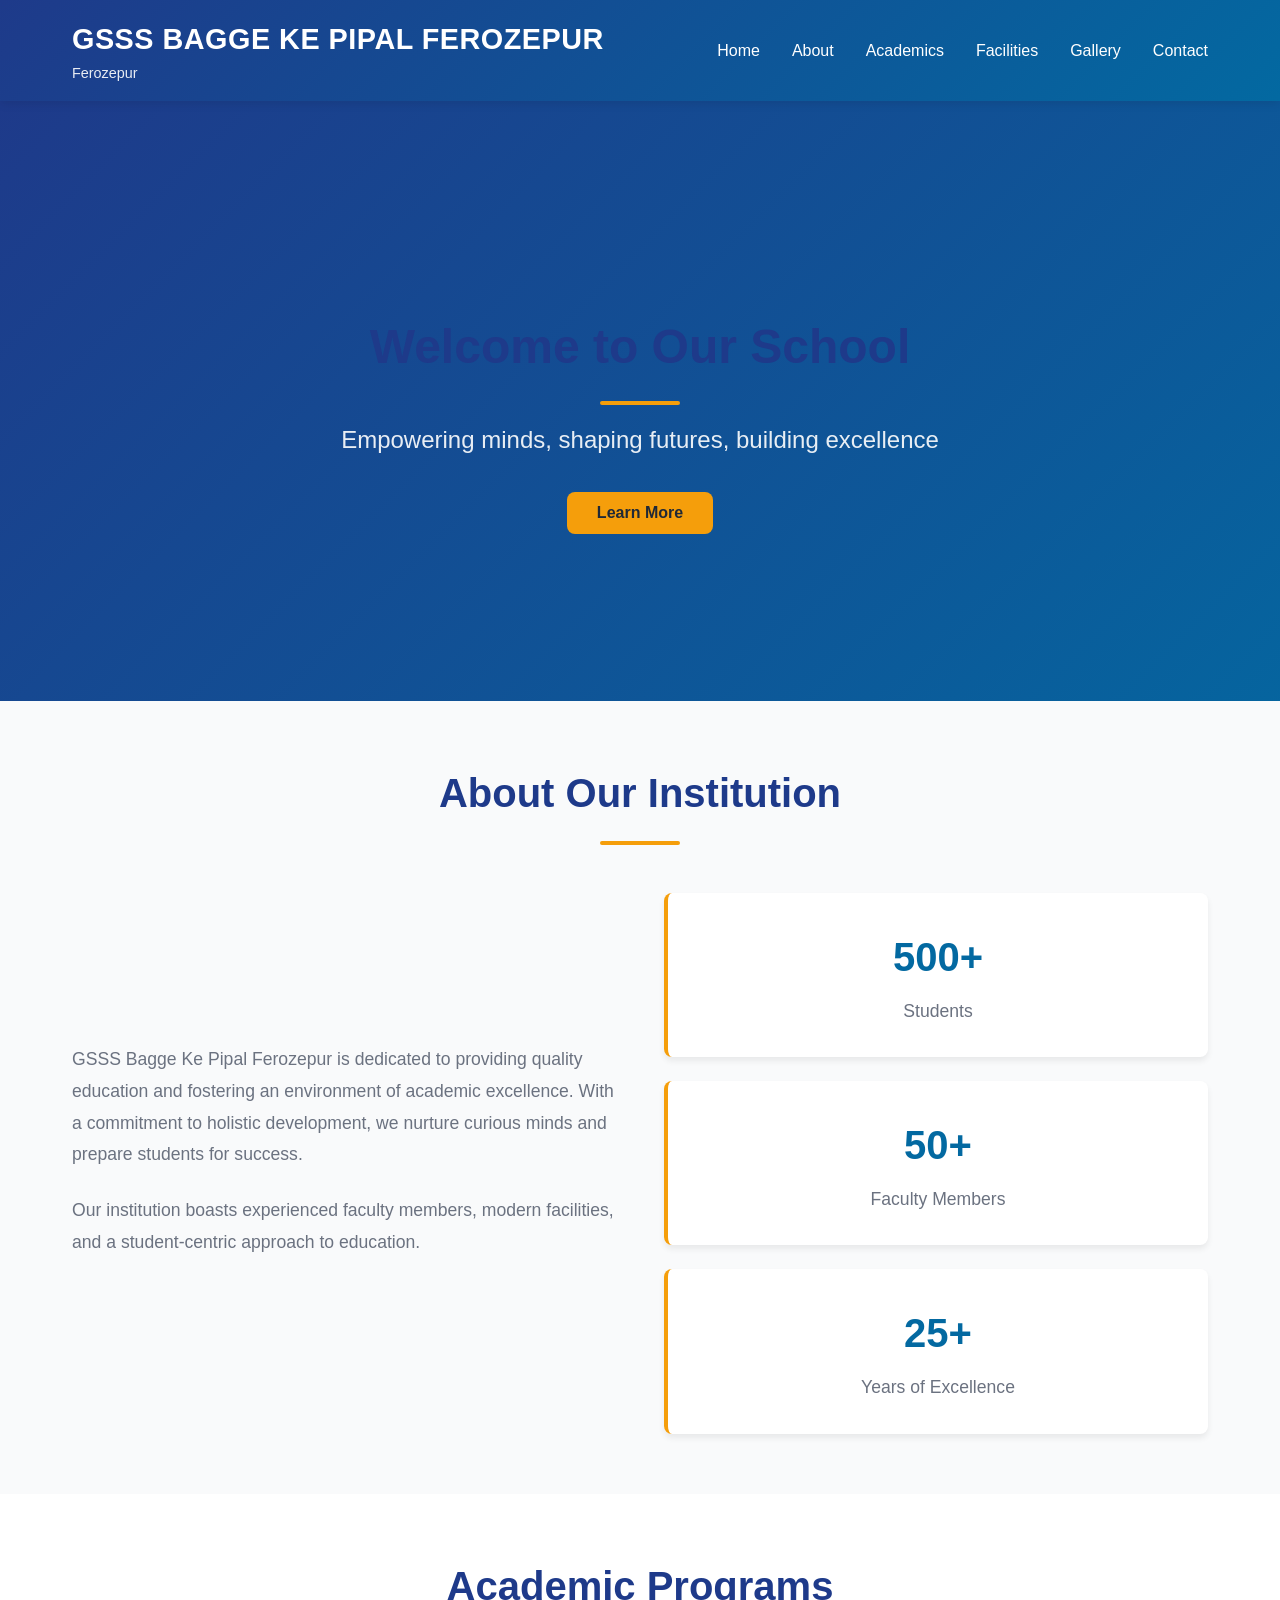
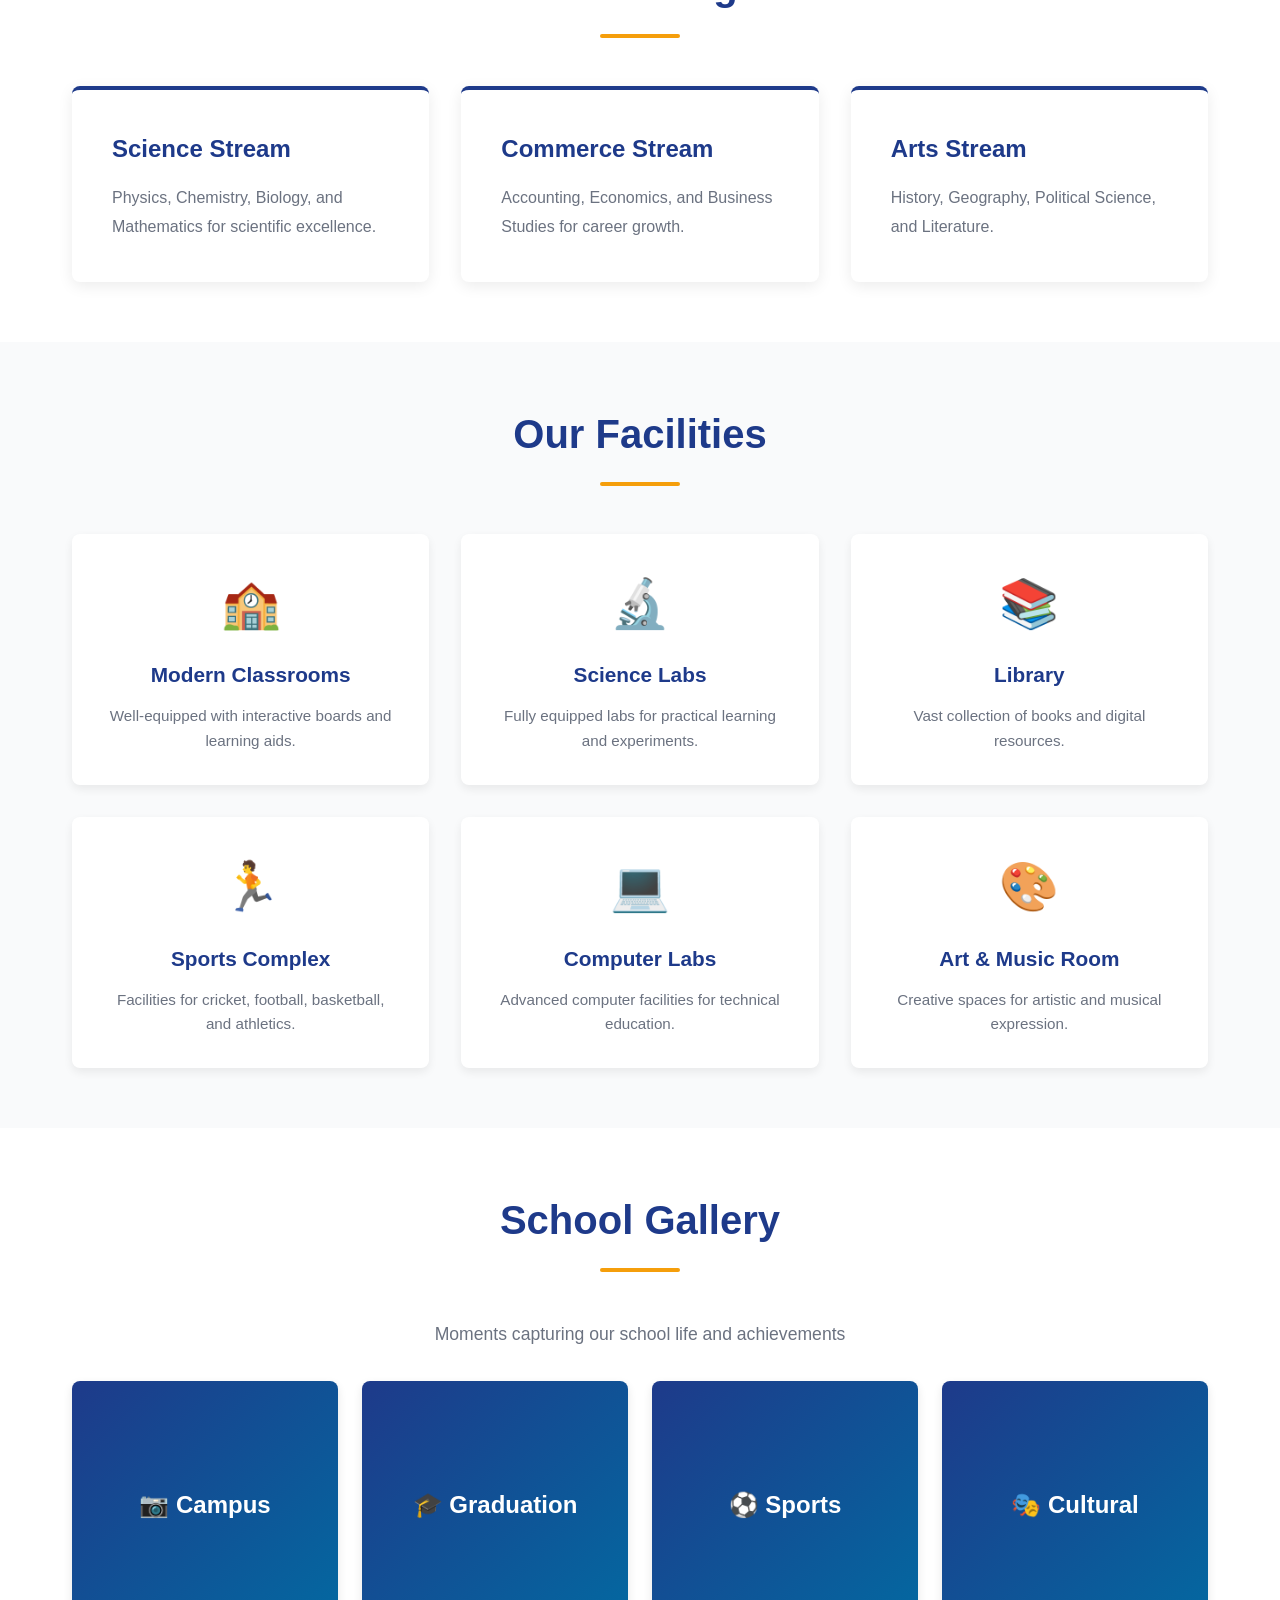
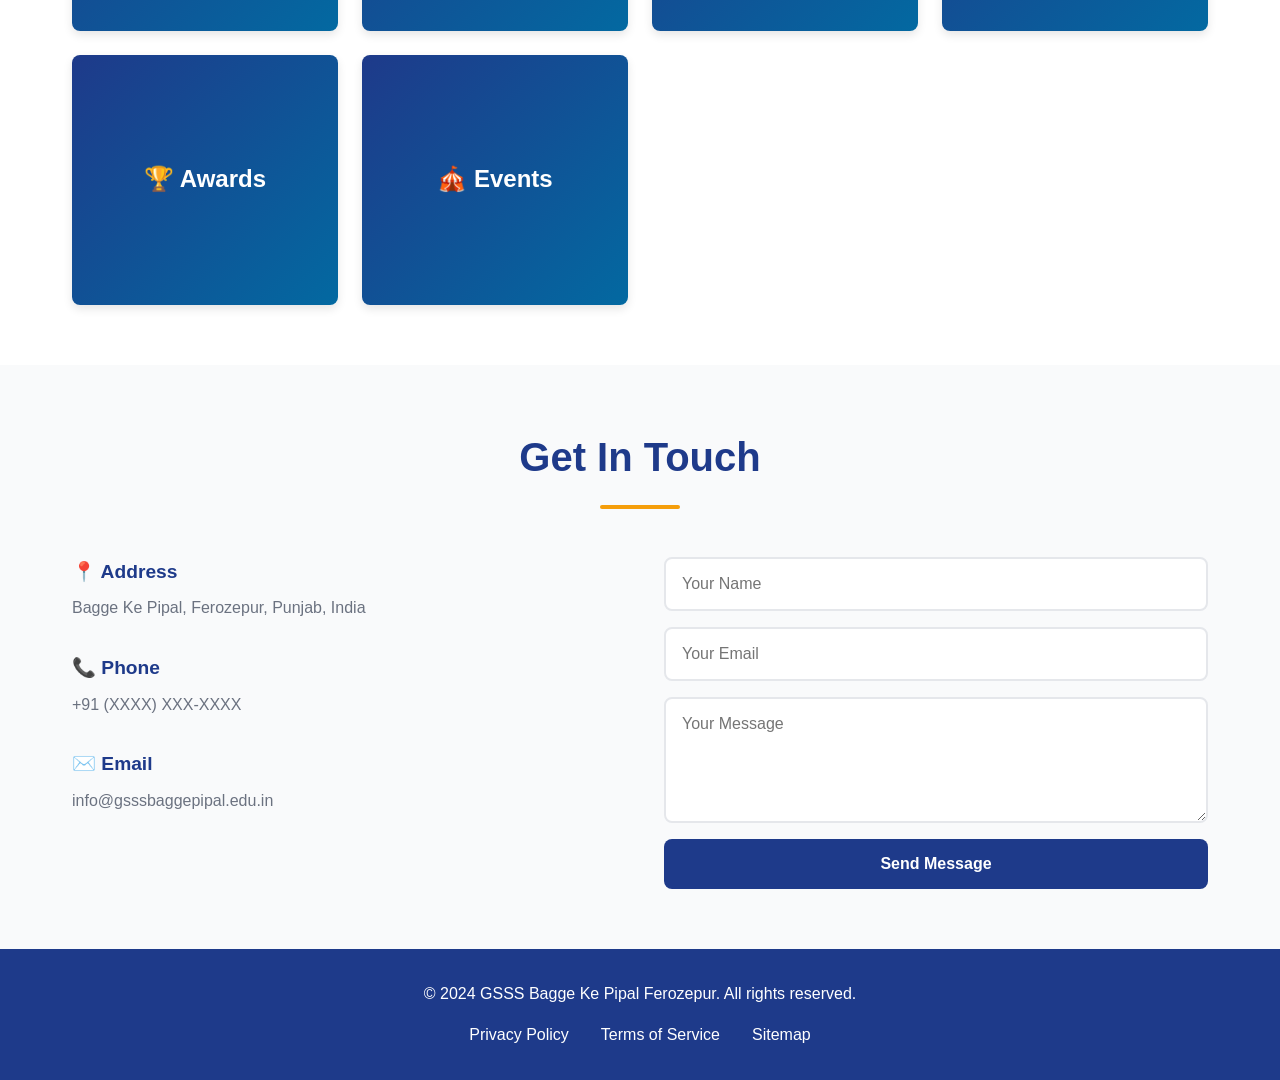
==== index.html @ 7f7e2f89 "Update header title in index.html" ====
<!DOCTYPE html>
<html lang="en">
<head>
    <meta charset="UTF-8">
    <meta name="viewport" content="width=device-width, initial-scale=1.0">
    <meta name="description" content="GSSS Bagge Ke Pipal Ferozepur - A premier educational institution dedicated to excellence.">
    <title>GSSS Bagge Ke Pipal Ferozepur</title>
    <link rel="stylesheet" href="css/style.css">
</head>
<body>
    <!-- Navigation Header -->
    <header class="header">
        <nav class="navbar">
            <div class="logo">
                <h1>GSSS BAGGE KE PIPAL FEROZEPUR  </h1>
                <p class="subtitle">Ferozepur</p>
            </div>
            
            <!-- Mobile Menu Toggle Button -->
            <button class="mobile-menu-toggle" id="mobileMenuToggle" aria-label="Toggle menu">
                <span></span>
                <span></span>
                <span></span>
            </button>
            
            <!-- Navigation Links -->
            <nav class="nav-links" id="navLinks">
                <a href="#home" class="nav-link">Home</a>
                <a href="#about" class="nav-link">About</a>
                <a href="#academics" class="nav-link">Academics</a>
                <a href="#facilities" class="nav-link">Facilities</a>
                <a href="#gallery" class="nav-link">Gallery</a>
                <a href="#contact" class="nav-link">Contact</a>
            </nav>
        </nav>
    </header>

    <!-- Hero Section -->
    <section id="home" class="hero">
        <div class="hero-content">
            <h2>Welcome to Our School</h2>
            <p>Empowering minds, shaping futures, building excellence</p>
            <button class="cta-button">Learn More</button>
        </div>
    </section>

    <!-- About Section -->
    <section id="about" class="about">
        <div class="container">
            <h2>About Our Institution</h2>
            <div class="about-content">
                <div class="about-text">
                    <p>GSSS Bagge Ke Pipal Ferozepur is dedicated to providing quality education and fostering an environment of academic excellence. With a commitment to holistic development, we nurture curious minds and prepare students for success.</p>
                    <p>Our institution boasts experienced faculty members, modern facilities, and a student-centric approach to education.</p>
                </div>
                <div class="about-stats">
                    <div class="stat-box">
                        <h3>500+</h3>
                        <p>Students</p>
                    </div>
                    <div class="stat-box">
                        <h3>50+</h3>
                        <p>Faculty Members</p>
                    </div>
                    <div class="stat-box">
                        <h3>25+</h3>
                        <p>Years of Excellence</p>
                    </div>
                </div>
            </div>
        </div>
    </section>

    <!-- Academics Section -->
    <section id="academics" class="academics">
        <div class="container">
            <h2>Academic Programs</h2>
            <div class="programs-grid">
                <div class="program-card">
                    <h3>Science Stream</h3>
                    <p>Physics, Chemistry, Biology, and Mathematics for scientific excellence.</p>
                </div>
                <div class="program-card">
                    <h3>Commerce Stream</h3>
                    <p>Accounting, Economics, and Business Studies for career growth.</p>
                </div>
                <div class="program-card">
                    <h3>Arts Stream</h3>
                    <p>History, Geography, Political Science, and Literature.</p>
                </div>
            </div>
        </div>
    </section>

    <!-- Facilities Section -->
    <section id="facilities" class="facilities">
        <div class="container">
            <h2>Our Facilities</h2>
            <div class="facilities-grid">
                <div class="facility-item">
                    <div class="facility-icon">🏫</div>
                    <h3>Modern Classrooms</h3>
                    <p>Well-equipped with interactive boards and learning aids.</p>
                </div>
                <div class="facility-item">
                    <div class="facility-icon">🔬</div>
                    <h3>Science Labs</h3>
                    <p>Fully equipped labs for practical learning and experiments.</p>
                </div>
                <div class="facility-item">
                    <div class="facility-icon">📚</div>
                    <h3>Library</h3>
                    <p>Vast collection of books and digital resources.</p>
                </div>
                <div class="facility-item">
                    <div class="facility-icon">🏃</div>
                    <h3>Sports Complex</h3>
                    <p>Facilities for cricket, football, basketball, and athletics.</p>
                </div>
                <div class="facility-item">
                    <div class="facility-icon">💻</div>
                    <h3>Computer Labs</h3>
                    <p>Advanced computer facilities for technical education.</p>
                </div>
                <div class="facility-item">
                    <div class="facility-icon">🎨</div>
                    <h3>Art & Music Room</h3>
                    <p>Creative spaces for artistic and musical expression.</p>
                </div>
            </div>
        </div>
    </section>

    <!-- Gallery Section -->
    <section id="gallery" class="gallery">
        <div class="container">
            <h2>School Gallery</h2>
            <p class="gallery-description">Moments capturing our school life and achievements</p>
            <div class="gallery-grid">
                <div class="gallery-item">
                    <div class="placeholder-image">📷 Campus</div>
                </div>
                <div class="gallery-item">
                    <div class="placeholder-image">🎓 Graduation</div>
                </div>
                <div class="gallery-item">
                    <div class="placeholder-image">⚽ Sports</div>
                </div>
                <div class="gallery-item">
                    <div class="placeholder-image">🎭 Cultural</div>
                </div>
                <div class="gallery-item">
                    <div class="placeholder-image">🏆 Awards</div>
                </div>
                <div class="gallery-item">
                    <div class="placeholder-image">🎪 Events</div>
                </div>
            </div>
        </div>
    </section>

    <!-- Contact Section -->
    <section id="contact" class="contact">
        <div class="container">
            <h2>Get In Touch</h2>
            <div class="contact-content">
                <div class="contact-info">
                    <div class="contact-item">
                        <h3>📍 Address</h3>
                        <p>Bagge Ke Pipal, Ferozepur, Punjab, India</p>
                    </div>
                    <div class="contact-item">
                        <h3>📞 Phone</h3>
                        <p>+91 (XXXX) XXX-XXXX</p>
                    </div>
                    <div class="contact-item">
                        <h3>✉️ Email</h3>
                        <p>info@gsssbaggepipal.edu.in</p>
                    </div>
                </div>
                <form class="contact-form" id="contactForm">
                    <input type="text" placeholder="Your Name" required>
                    <input type="email" placeholder="Your Email" required>
                    <textarea placeholder="Your Message" rows="5" required></textarea>
                    <button type="submit" class="submit-button">Send Message</button>
                </form>
            </div>
        </div>
    </section>

    <!-- Footer -->
    <footer class="footer">
        <div class="footer-content">
            <p>&copy; 2024 GSSS Bagge Ke Pipal Ferozepur. All rights reserved.</p>
            <div class="footer-links">
                <a href="#">Privacy Policy</a>
                <a href="#">Terms of Service</a>
                <a href="#">Sitemap</a>
            </div>
        </div>
    </footer>

    <!-- JavaScript File -->
    <script src="js/script.js" defer></script>
</body>
</html>
---- css/style.css ----
/* ===========================
   Global Styles & Variables
   =========================== */
:root {
    --primary-color: #1e3a8a;
    --secondary-color: #0369a1;
    --accent-color: #f59e0b;
    --text-dark: #1f2937;
    --text-light: #6b7280;
    --background-light: #f9fafb;
    --background-white: #ffffff;
    --border-radius: 8px;
    --transition: all 0.3s ease;
}

* {
    margin: 0;
    padding: 0;
    box-sizing: border-box;
}

html {
    scroll-behavior: smooth;
}

body {
    font-family: 'Segoe UI', Tahoma, Geneva, Verdana, sans-serif;
    line-height: 1.6;
    color: var(--text-dark);
    background-color: var(--background-white);
}

/* ===========================
   Header & Navigation
   =========================== */
.header {
    background: linear-gradient(135deg, var(--primary-color) 0%, var(--secondary-color) 100%);
    color: white;
    padding: 0;
    position: sticky;
    top: 0;
    z-index: 1000;
    box-shadow: 0 2px 10px rgba(0, 0, 0, 0.1);
}

.navbar {
    display: flex;
    justify-content: space-between;
    align-items: center;
    padding: 1rem 2rem;
    max-width: 1200px;
    margin: 0 auto;
    width: 100%;
}

.logo h1 {
    font-size: 1.8rem;
    font-weight: 700;
    letter-spacing: 0.5px;
}

.logo .subtitle {
    font-size: 0.9rem;
    opacity: 0.9;
    font-weight: 300;
}

.nav-links {
    display: flex;
    gap: 2rem;
    list-style: none;
}

.nav-link {
    color: white;
    text-decoration: none;
    font-weight: 500;
    transition: var(--transition);
    position: relative;
}

.nav-link:hover {
    color: var(--accent-color);
}

.nav-link::after {
    content: '';
    position: absolute;
    bottom: -5px;
    left: 0;
    width: 0;
    height: 2px;
    background-color: var(--accent-color);
    transition: var(--transition);
}

.nav-link:hover::after {
    width: 100%;
}

/* Mobile Menu Toggle */
.mobile-menu-toggle {
    display: none;
    flex-direction: column;
    background: none;
    border: none;
    cursor: pointer;
    gap: 5px;
}

.mobile-menu-toggle span {
    width: 25px;
    height: 3px;
    background-color: white;
    border-radius: 2px;
    transition: var(--transition);
}

.mobile-menu-toggle.active span:nth-child(1) {
    transform: rotate(45deg) translate(8px, 8px);
}

.mobile-menu-toggle.active span:nth-child(2) {
    opacity: 0;
}

.mobile-menu-toggle.active span:nth-child(3) {
    transform: rotate(-45deg) translate(7px, -6px);
}

/* ===========================
   Hero Section
   =========================== */
.hero {
    background: linear-gradient(135deg, rgba(30, 58, 138, 0.9) 0%, rgba(3, 105, 161, 0.9) 100%),
                url('data:image/svg+xml,<svg xmlns="http://www.w3.org/2000/svg" viewBox="0 0 1200 600"><rect fill="%231e3a8a" width="1200" height="600"/></svg>');
    background-size: cover;
    background-position: center;
    color: white;
    padding: 120px 2rem 80px;
    text-align: center;
    min-height: 600px;
    display: flex;
    align-items: center;
    justify-content: center;
}

.hero-content h2 {
    font-size: 3rem;
    margin-bottom: 1rem;
    animation: slideInDown 0.8s ease;
}

.hero-content p {
    font-size: 1.5rem;
    margin-bottom: 2rem;
    opacity: 0.9;
    animation: slideInUp 0.8s ease 0.2s backwards;
}

.cta-button {
    background-color: var(--accent-color);
    color: var(--text-dark);
    padding: 12px 30px;
    font-size: 1rem;
    font-weight: 600;
    border: none;
    border-radius: var(--border-radius);
    cursor: pointer;
    transition: var(--transition);
    animation: slideInUp 0.8s ease 0.4s backwards;
}

.cta-button:hover {
    background-color: #f97316;
    transform: translateY(-3px);
    box-shadow: 0 10px 20px rgba(245, 158, 11, 0.3);
}

@keyframes slideInDown {
    from {
        opacity: 0;
        transform: translateY(-30px);
    }
    to {
        opacity: 1;
        transform: translateY(0);
    }
}

@keyframes slideInUp {
    from {
        opacity: 0;
        transform: translateY(30px);
    }
    to {
        opacity: 1;
        transform: translateY(0);
    }
}

/* ===========================
   Container & Common Styles
   =========================== */
.container {
    max-width: 1200px;
    margin: 0 auto;
    padding: 0 2rem;
}

section {
    padding: 60px 0;
}

section h2 {
    font-size: 2.5rem;
    text-align: center;
    margin-bottom: 3rem;
    color: var(--primary-color);
    position: relative;
}

section h2::after {
    content: '';
    display: block;
    width: 80px;
    height: 4px;
    background-color: var(--accent-color);
    margin: 1rem auto 0;
    border-radius: 2px;
}

/* ===========================
   About Section
   =========================== */
.about {
    background-color: var(--background-light);
}

.about-content {
    display: grid;
    grid-template-columns: 1fr 1fr;
    gap: 3rem;
    align-items: center;
}

.about-text p {
    margin-bottom: 1.5rem;
    color: var(--text-light);
    font-size: 1.1rem;
    line-height: 1.8;
}

.about-stats {
    display: flex;
    flex-direction: column;
    gap: 1.5rem;
}

.stat-box {
    background: white;
    padding: 2rem;
    border-radius: var(--border-radius);
    text-align: center;
    box-shadow: 0 4px 6px rgba(0, 0, 0, 0.07);
    transition: var(--transition);
    border-left: 4px solid var(--accent-color);
}

.stat-box:hover {
    transform: translateY(-5px);
    box-shadow: 0 12px 20px rgba(0, 0, 0, 0.1);
}

.stat-box h3 {
    font-size: 2.5rem;
    color: var(--secondary-color);
    margin-bottom: 0.5rem;
}

.stat-box p {
    color: var(--text-light);
    font-size: 1.1rem;
}

/* ===========================
   Academics Section
   =========================== */
.academics {
    background: white;
}

.programs-grid {
    display: grid;
    grid-template-columns: repeat(auto-fit, minmax(300px, 1fr));
    gap: 2rem;
}

.program-card {
    background: white;
    padding: 2.5rem;
    border-radius: var(--border-radius);
    box-shadow: 0 4px 15px rgba(0, 0, 0, 0.08);
    transition: var(--transition);
    border-top: 4px solid var(--primary-color);
}

.program-card:hover {
    transform: translateY(-8px);
    box-shadow: 0 15px 30px rgba(0, 0, 0, 0.15);
    border-top-color: var(--accent-color);
}

.program-card h3 {
    font-size: 1.5rem;
    margin-bottom: 1rem;
    color: var(--primary-color);
}

.program-card p {
    color: var(--text-light);
    line-height: 1.8;
}

/* ===========================
   Facilities Section
   =========================== */
.facilities {
    background-color: var(--background-light);
}

.facilities-grid {
    display: grid;
    grid-template-columns: repeat(auto-fit, minmax(280px, 1fr));
    gap: 2rem;
}

.facility-item {
    background: white;
    padding: 2rem;
    border-radius: var(--border-radius);
    text-align: center;
    box-shadow: 0 4px 10px rgba(0, 0, 0, 0.07);
    transition: var(--transition);
}

.facility-item:hover {
    transform: translateY(-10px);
    box-shadow: 0 15px 30px rgba(0, 0, 0, 0.12);
}

.facility-icon {
    font-size: 3rem;
    margin-bottom: 1rem;
}

.facility-item h3 {
    font-size: 1.3rem;
    margin-bottom: 0.8rem;
    color: var(--primary-color);
}

.facility-item p {
    color: var(--text-light);
    font-size: 0.95rem;
}

/* ===========================
   Gallery Section
   =========================== */
.gallery {
    background: white;
}

.gallery-description {
    text-align: center;
    color: var(--text-light);
    margin-bottom: 2rem;
    font-size: 1.1rem;
}

.gallery-grid {
    display: grid;
    grid-template-columns: repeat(auto-fit, minmax(250px, 1fr));
    gap: 1.5rem;
}

.gallery-item {
    border-radius: var(--border-radius);
    overflow: hidden;
    box-shadow: 0 4px 10px rgba(0, 0, 0, 0.1);
    transition: var(--transition);
    cursor: pointer;
    height: 250px;
}

.gallery-item:hover {
    transform: scale(1.05);
    box-shadow: 0 15px 30px rgba(0, 0, 0, 0.2);
}

.placeholder-image {
    width: 100%;
    height: 100%;
    background: linear-gradient(135deg, var(--primary-color) 0%, var(--secondary-color) 100%);
    display: flex;
    align-items: center;
    justify-content: center;
    color: white;
    font-size: 1.5rem;
    font-weight: 600;
}

/* ===========================
   Contact Section
   =========================== */
.contact {
    background-color: var(--background-light);
}

.contact-content {
    display: grid;
    grid-template-columns: 1fr 1fr;
    gap: 3rem;
    align-items: start;
}

.contact-info {
    display: flex;
    flex-direction: column;
    gap: 2rem;
}

.contact-item h3 {
    font-size: 1.2rem;
    margin-bottom: 0.5rem;
    color: var(--primary-color);
}

.contact-item p {
    color: var(--text-light);
    font-size: 1rem;
}

.contact-form {
    display: flex;
    flex-direction: column;
    gap: 1rem;
}

.contact-form input,
.contact-form textarea {
    padding: 1rem;
    border: 2px solid #e5e7eb;
    border-radius: var(--border-radius);
    font-family: inherit;
    font-size: 1rem;
    transition: var(--transition);
}

.contact-form input:focus,
.contact-form textarea:focus {
    outline: none;
    border-color: var(--secondary-color);
    box-shadow: 0 0 0 3px rgba(3, 105, 161, 0.1);
}

.submit-button {
    background-color: var(--primary-color);
    color: white;
    padding: 1rem;
    border: none;
    border-radius: var(--border-radius);
    font-size: 1rem;
    font-weight: 600;
    cursor: pointer;
    transition: var(--transition);
}

.submit-button:hover {
    background-color: var(--secondary-color);
    transform: translateY(-3px);
}

/* ===========================
   Footer
   =========================== */
.footer {
    background-color: var(--primary-color);
    color: white;
    padding: 2rem;
    text-align: center;
}

.footer-content {
    max-width: 1200px;
    margin: 0 auto;
}

.footer-links {
    margin-top: 1rem;
    display: flex;
    justify-content: center;
    gap: 2rem;
    flex-wrap: wrap;
}

.footer-links a {
    color: white;
    text-decoration: none;
    transition: var(--transition);
}

.footer-links a:hover {
    color: var(--accent-color);
}

/* ===========================
   Responsive Design
   =========================== */
@media (max-width: 768px) {
    .navbar {
        flex-wrap: wrap;
        padding: 1rem;
    }

    .logo h1 {
        font-size: 1.3rem;
    }

    .mobile-menu-toggle {
        display: flex;
    }

    .nav-links {
        position: absolute;
        top: 100%;
        left: 0;
        right: 0;
        background: var(--primary-color);
        flex-direction: column;
        gap: 0;
        max-height: 0;
        overflow: hidden;
        transition: max-height 0.3s ease;
    }

    .nav-links.active {
        max-height: 300px;
    }

    .nav-link {
        padding: 1rem 2rem;
        border-bottom: 1px solid rgba(255, 255, 255, 0.1);
    }

    .hero-content h2 {
        font-size: 2rem;
    }

    .hero-content p {
        font-size: 1.2rem;
    }

    .hero {
        padding: 60px 2rem;
        min-height: 400px;
    }

    section h2 {
        font-size: 1.8rem;
    }

    .about-content {
        grid-template-columns: 1fr;
    }

    .about-stats {
        flex-direction: row;
        gap: 1rem;
    }

    .stat-box {
        padding: 1.5rem;
    }

    .stat-box h3 {
        font-size: 1.8rem;
    }

    .programs-grid {
        grid-template-columns: 1fr;
    }

    .facilities-grid {
        grid-template-columns: repeat(auto-fit, minmax(200px, 1fr));
    }

    .gallery-grid {
        grid-template-columns: repeat(2, 1fr);
    }

    .gallery-item {
        height: 180px;
    }

    .placeholder-image {
        font-size: 1.2rem;
    }

    .contact-content {
        grid-template-columns: 1fr;
    }

    .footer-links {
        flex-direction: column;
        gap: 1rem;
    }
}

@media (max-width: 480px) {
    .navbar {
        padding: 0.8rem;
    }

    .logo h1 {
        font-size: 1.1rem;
    }

    .logo .subtitle {
        display: none;
    }

    .hero-content h2 {
        font-size: 1.5rem;
    }

    .hero-content p {
        font-size: 1rem;
    }

    section h2 {
        font-size: 1.5rem;
        margin-bottom: 1.5rem;
    }

    .stat-box {
        padding: 1rem;
    }

    .stat-box h3 {
        font-size: 1.5rem;
    }

    .gallery-grid {
        grid-template-columns: 1fr;
    }

    .gallery-item {
        height: 200px;
    }

    .facility-icon {
        font-size: 2.5rem;
    }

    section {
        padding: 40px 0;
    }
}
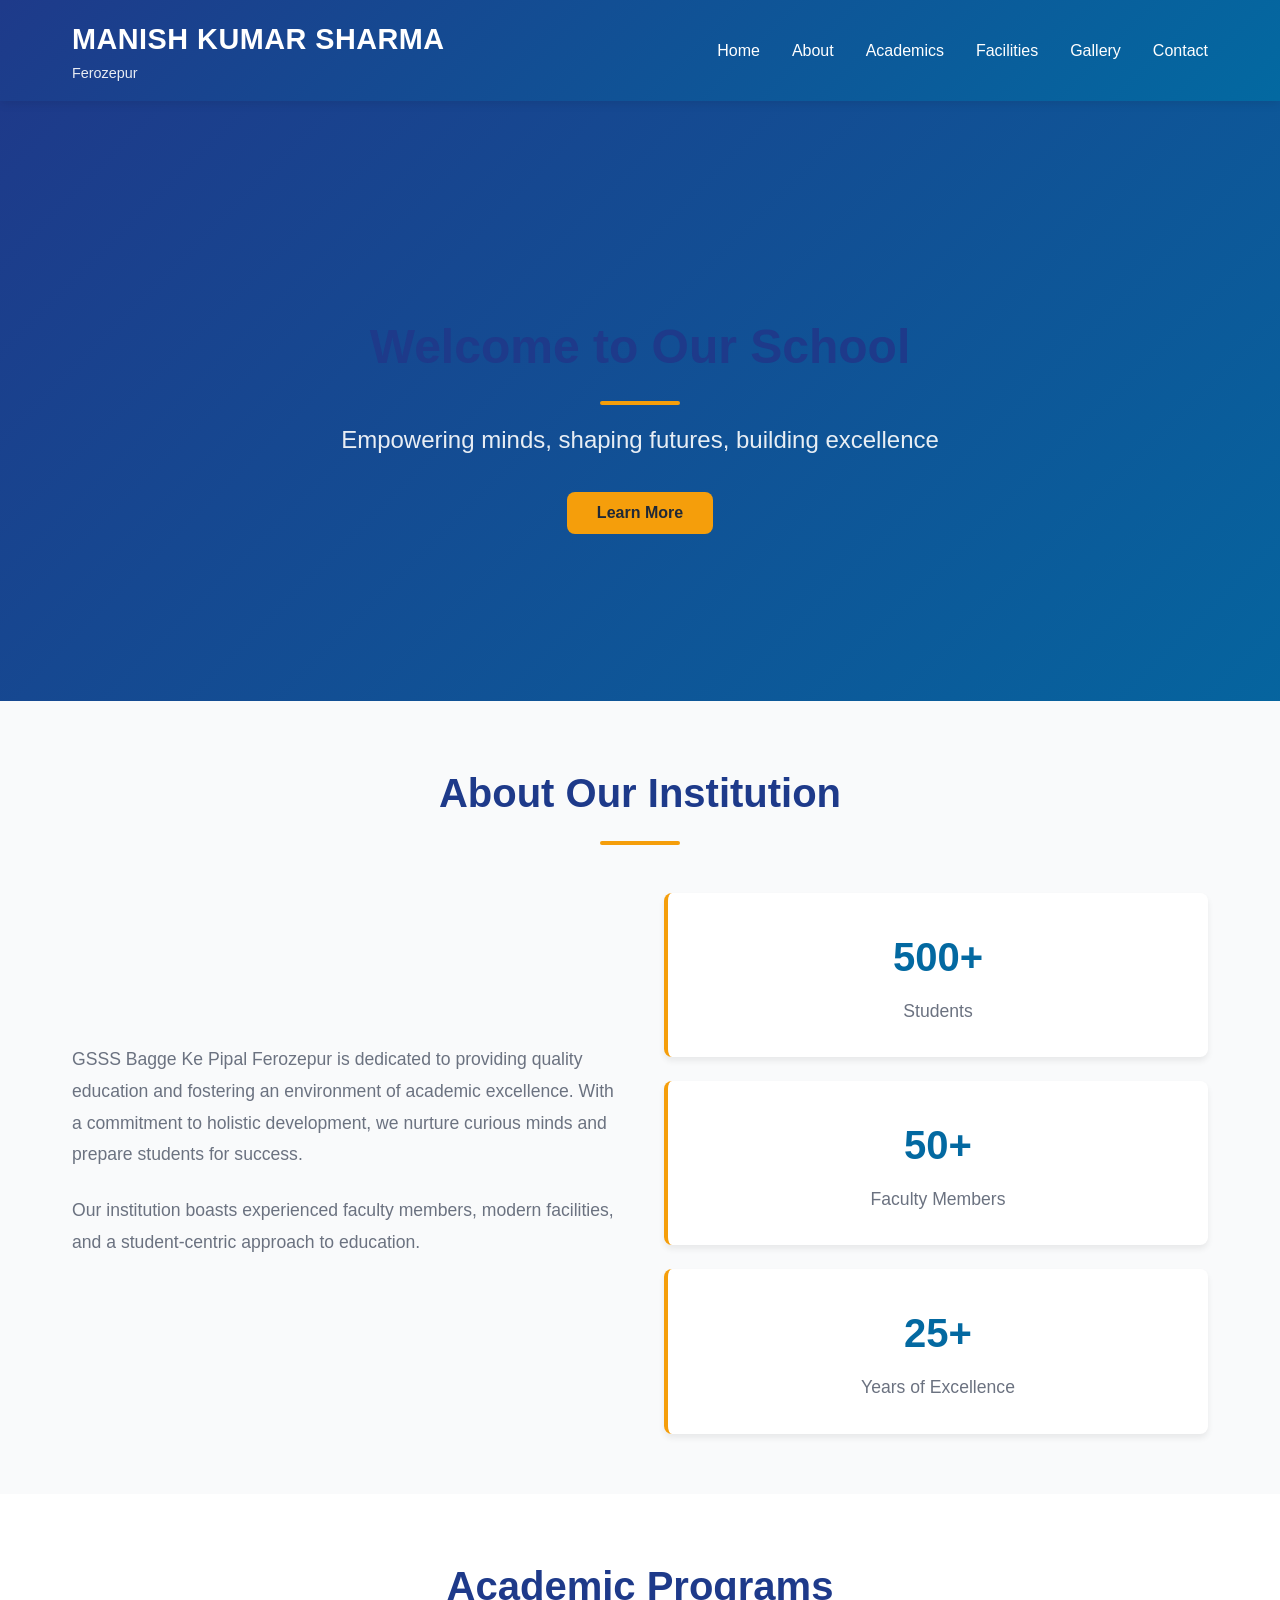
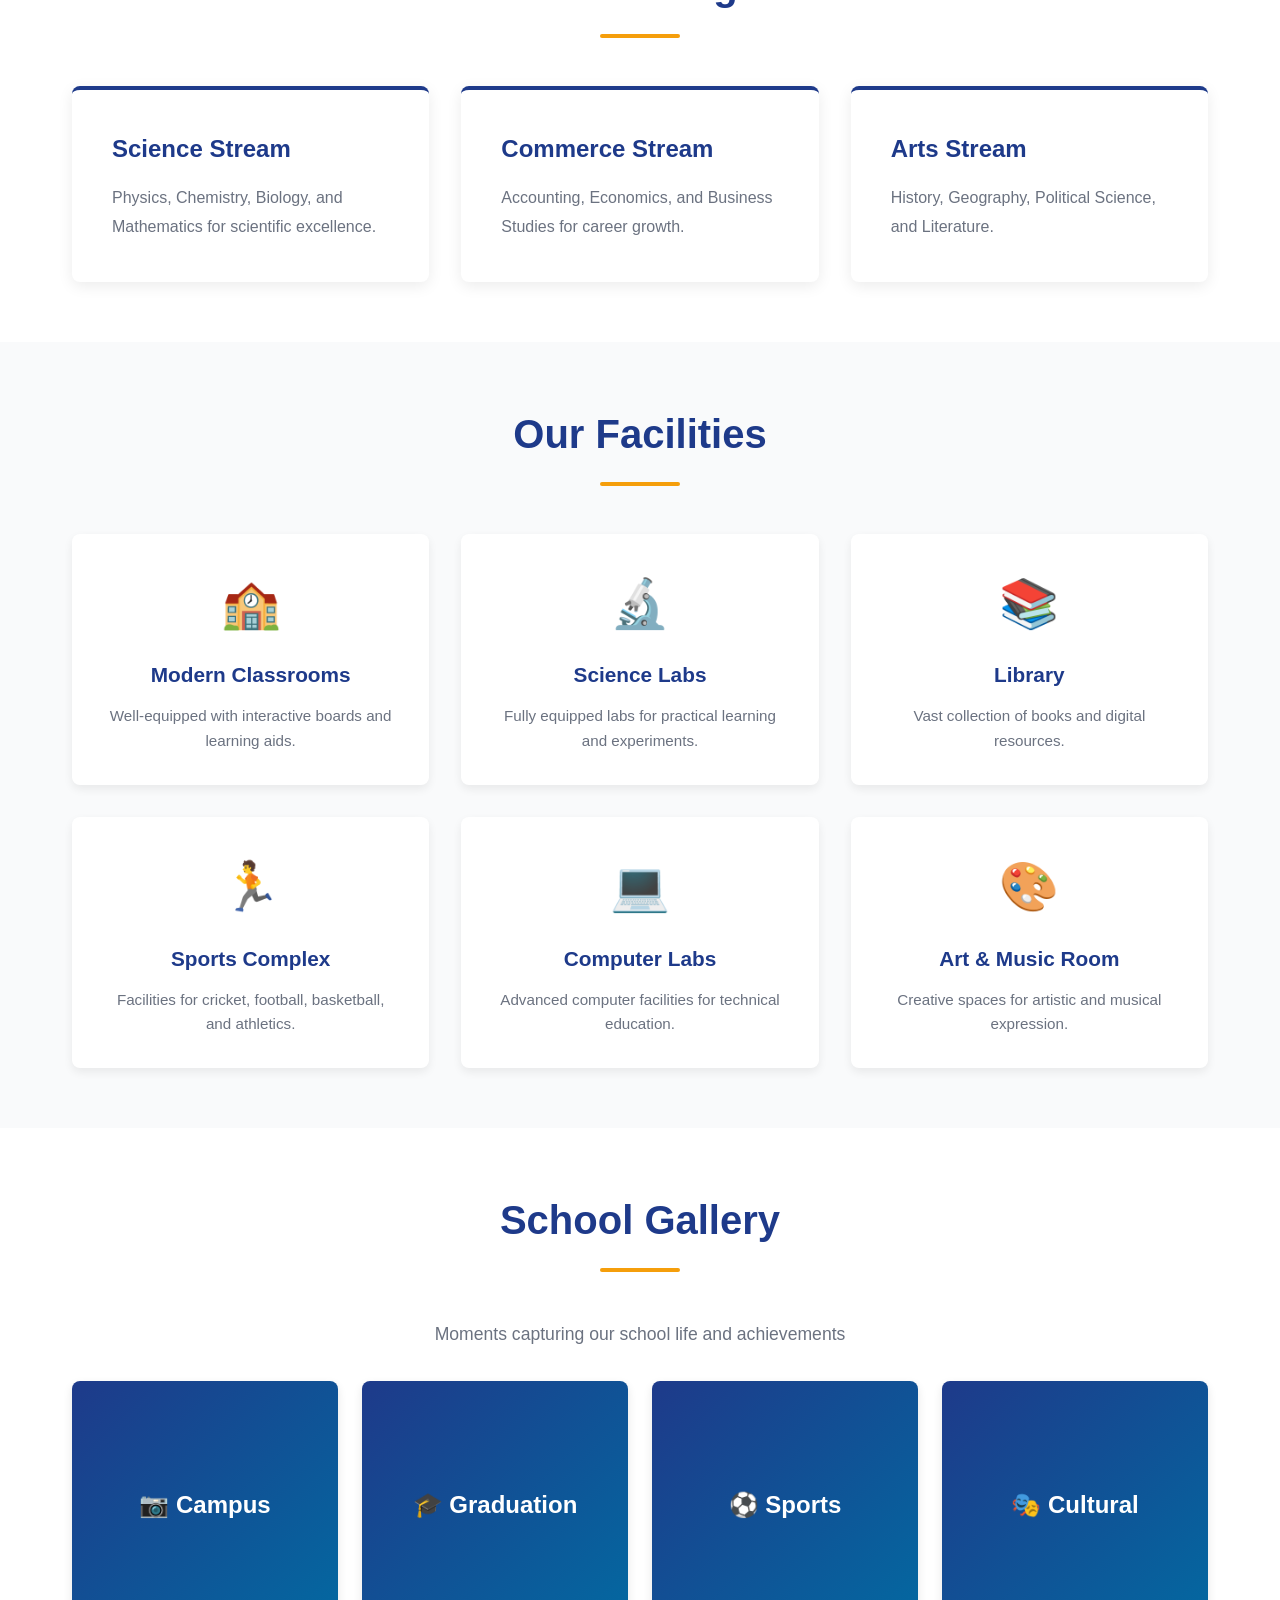
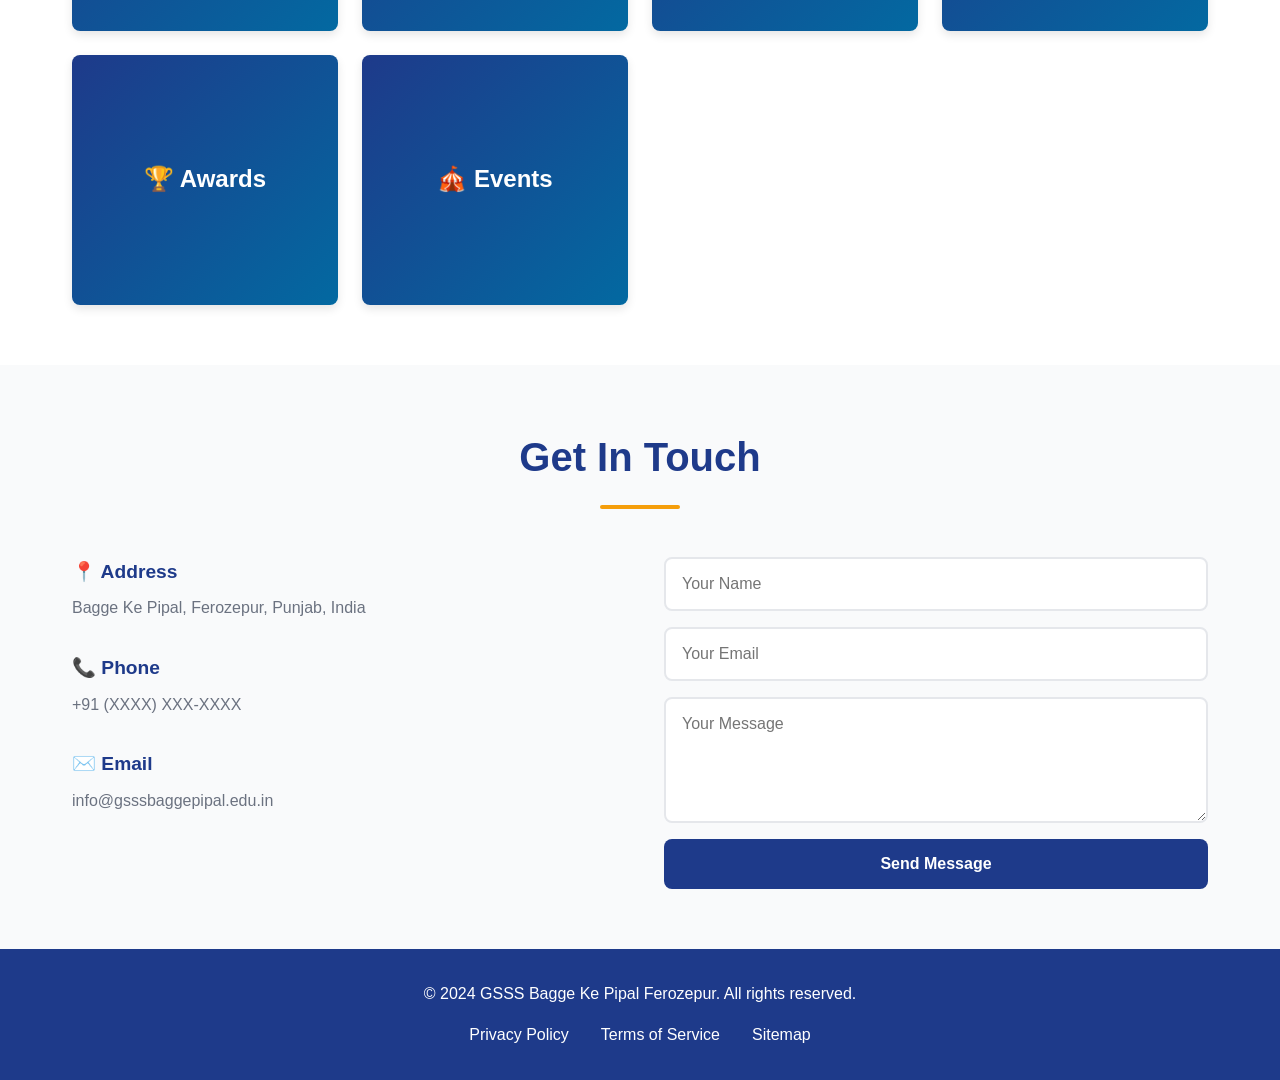
==== commit 183656a3: "COMIIT CHANGES" ====
--- a/index.html
+++ b/index.html
@@ -12,7 +12,7 @@
     <header class="header">
         <nav class="navbar">
             <div class="logo">
-                <h1>GSSS BAGGE KE PIPAL FEROZEPUR  </h1>
+                <h1> MANISH KUMAR SHARMA</h1>
                 <p class="subtitle">Ferozepur</p>
             </div>
             
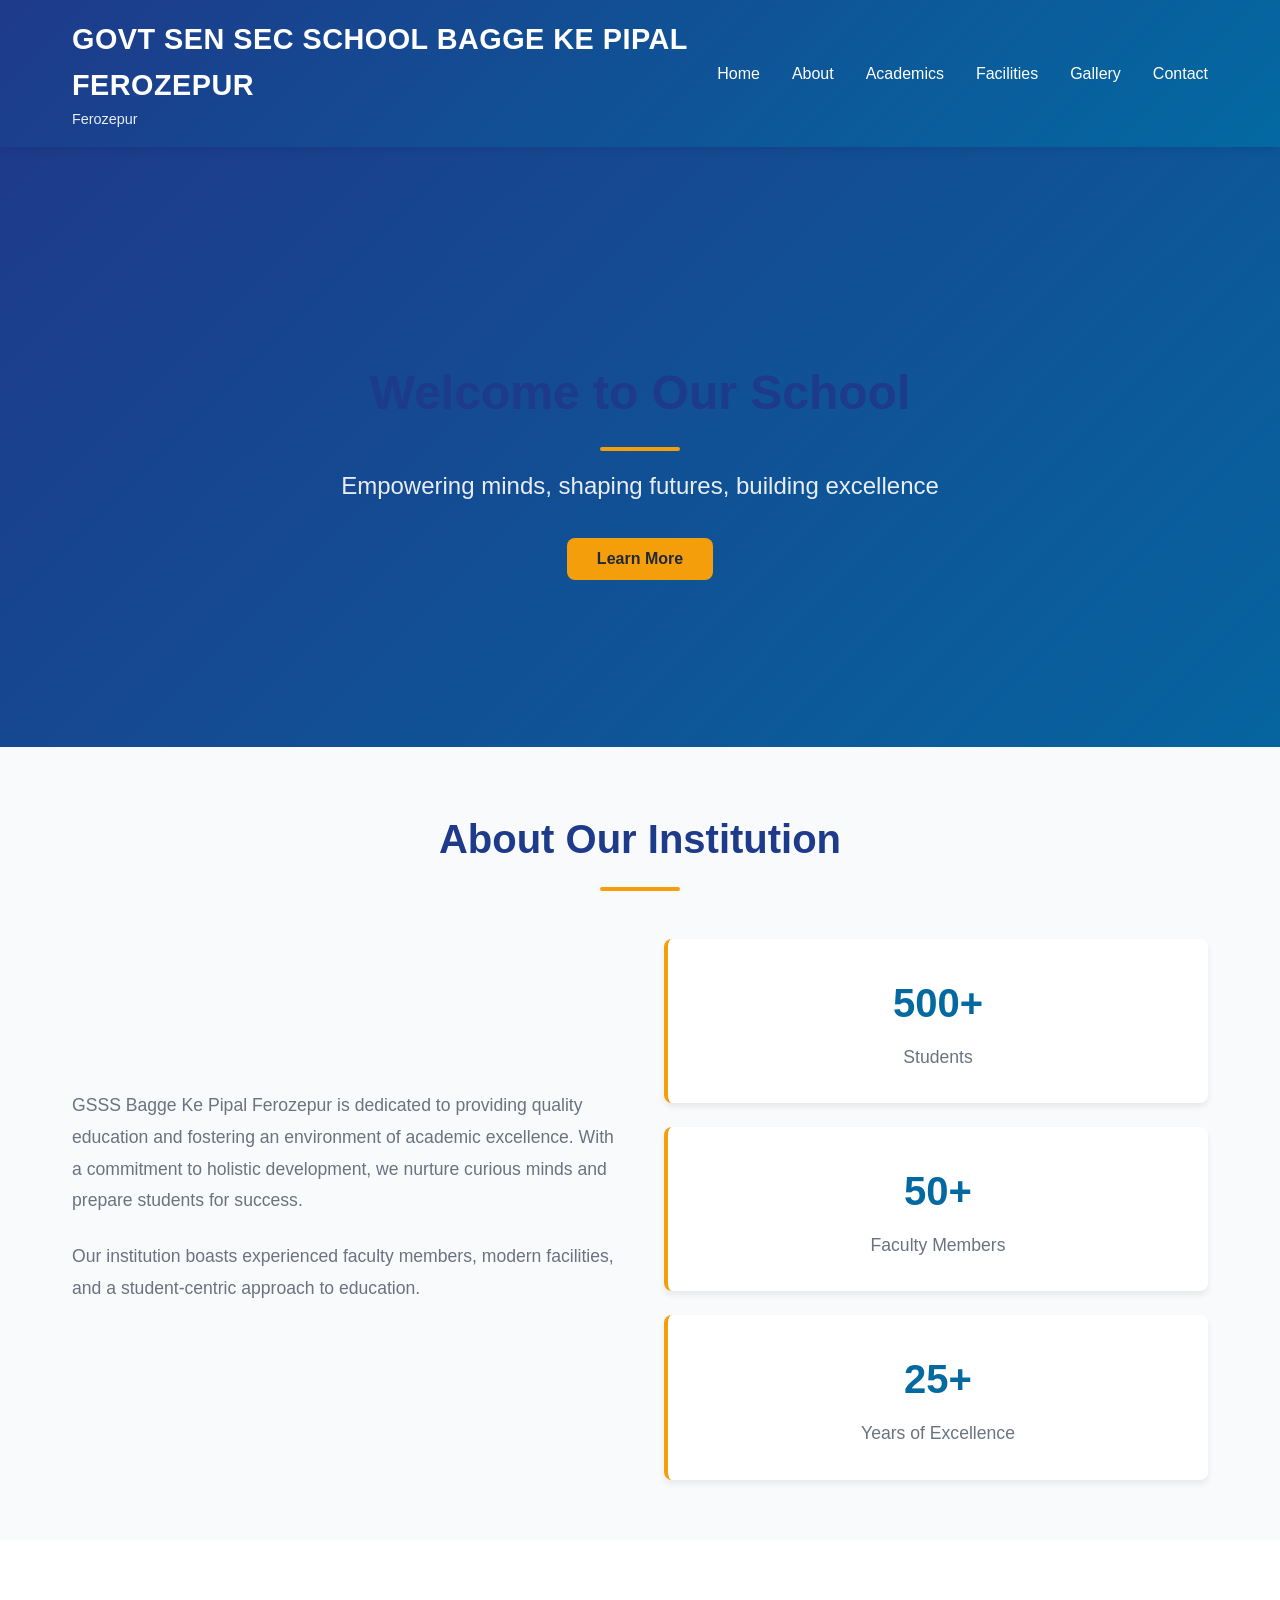
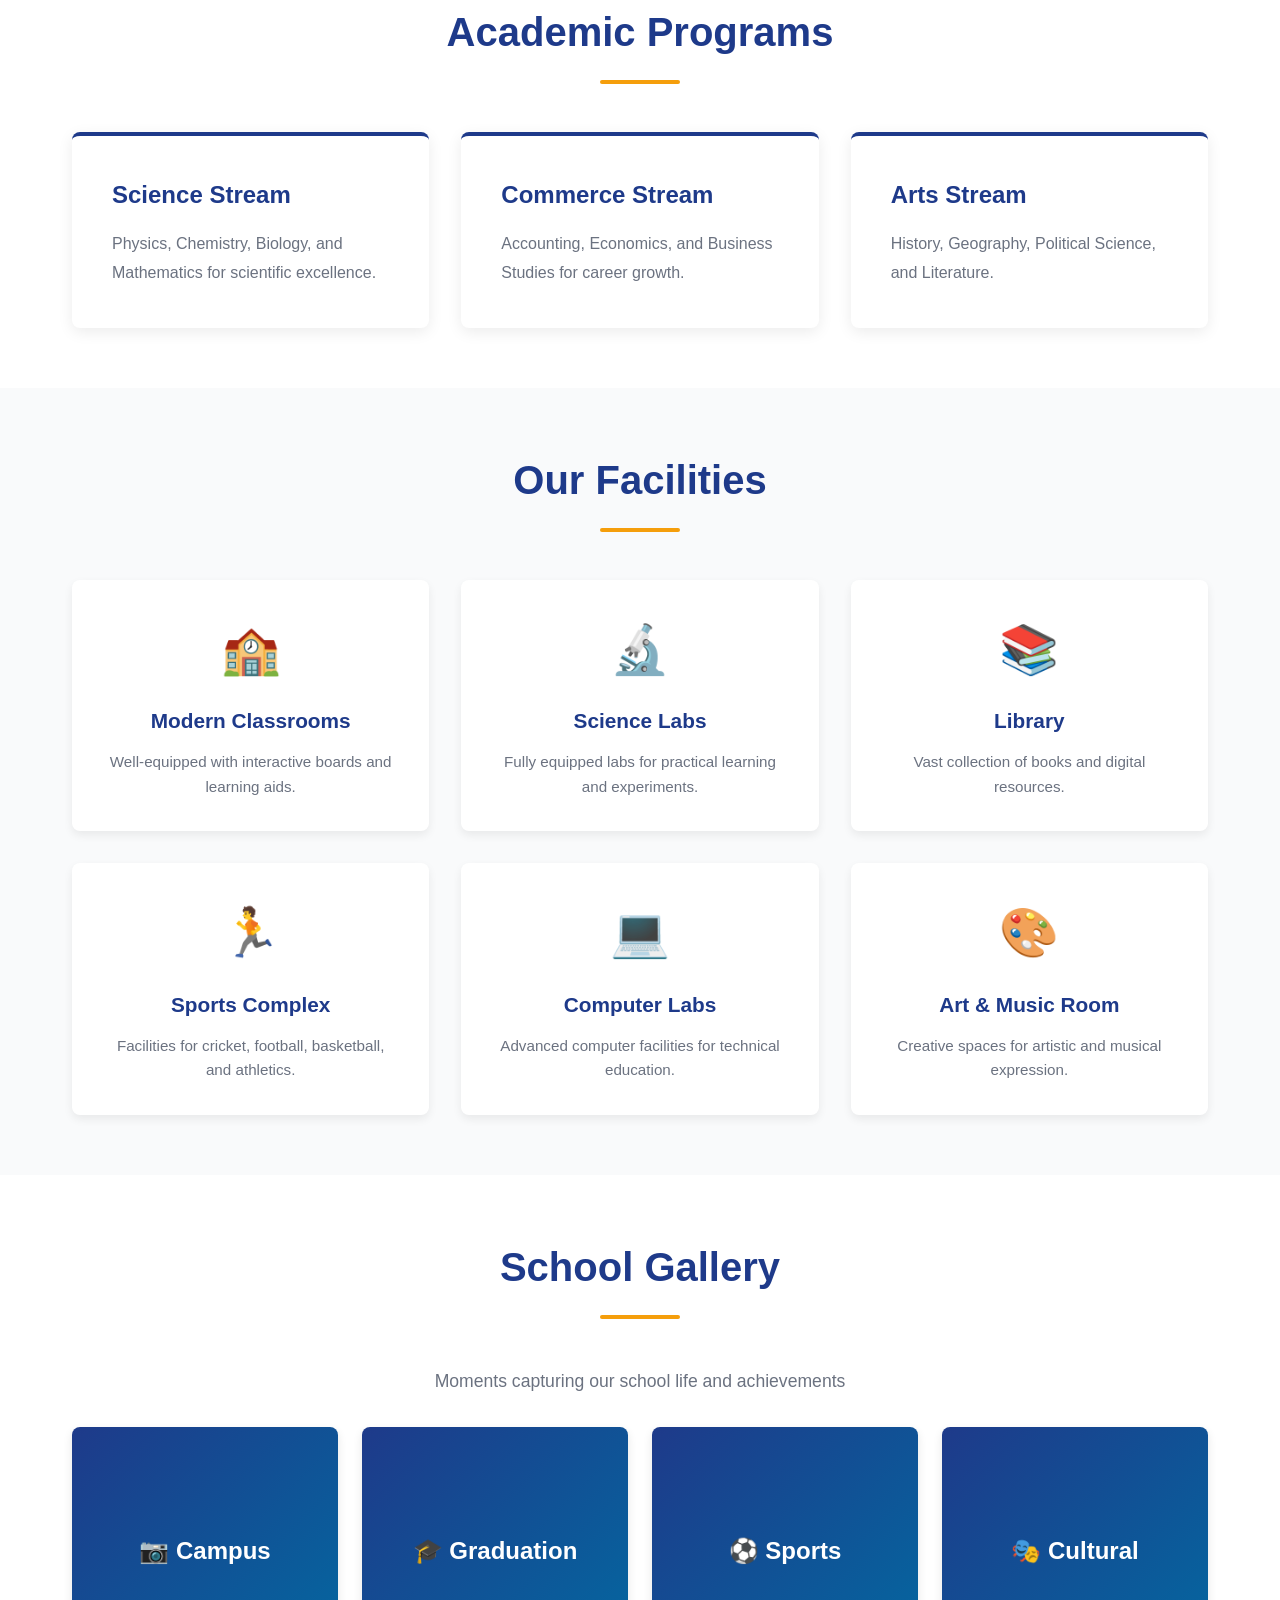
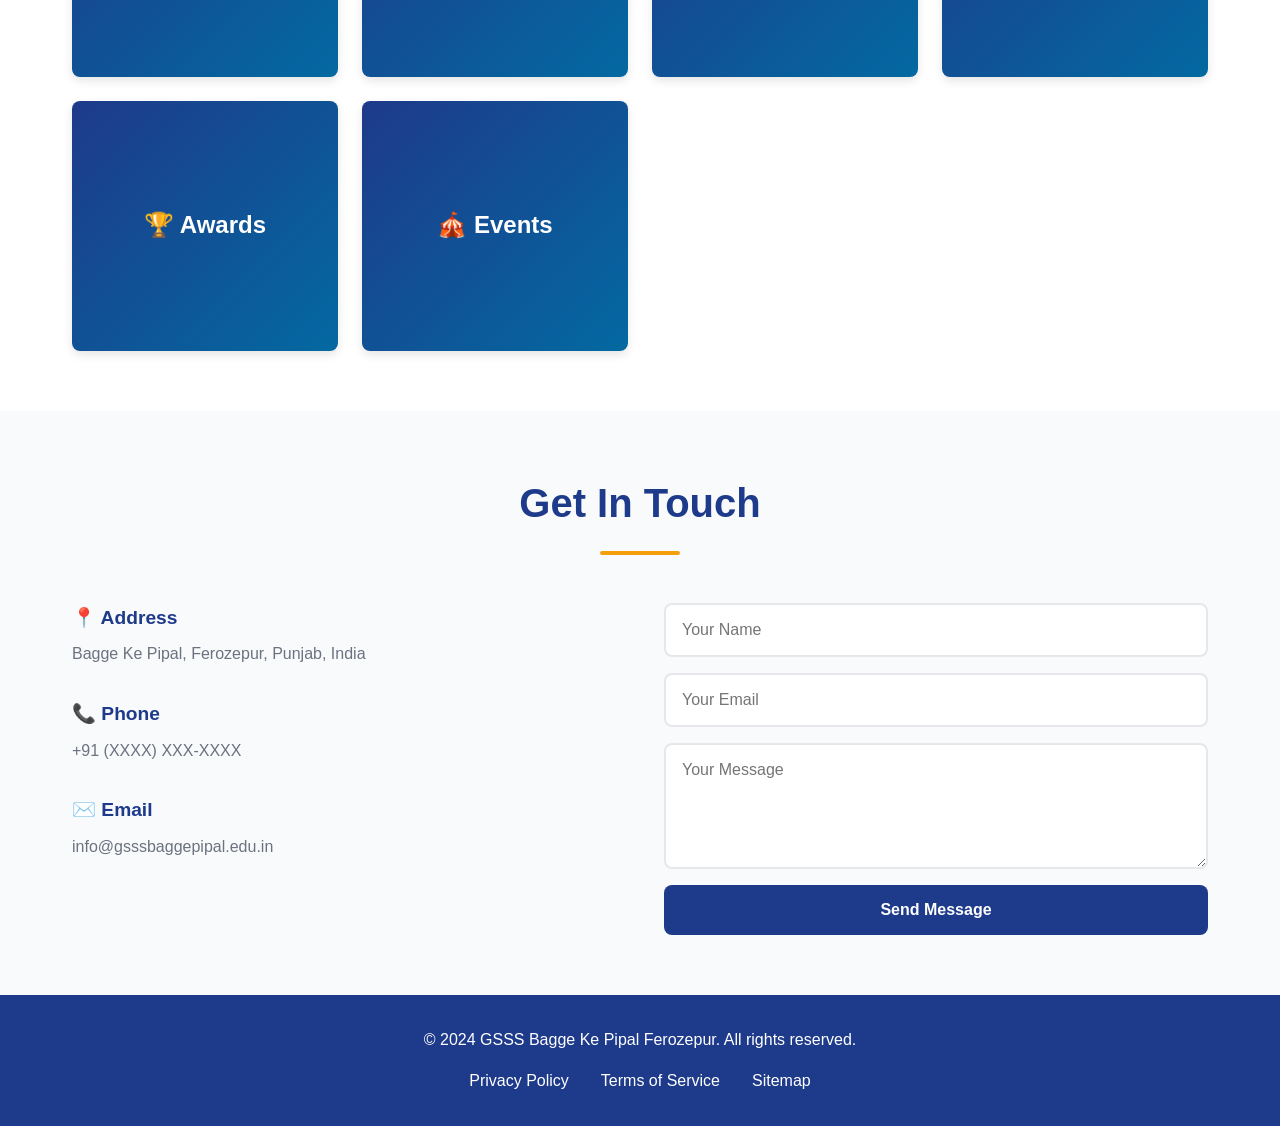
==== commit 3734de10: "CHANGE TITLE commit this changes" ====
--- a/index.html
+++ b/index.html
@@ -7,12 +7,12 @@
     <title>GSSS Bagge Ke Pipal Ferozepur</title>
     <link rel="stylesheet" href="css/style.css">
 </head>
-<body>
+<body bgcolor="red">
     <!-- Navigation Header -->
     <header class="header">
         <nav class="navbar">
             <div class="logo">
-                <h1> MANISH KUMAR SHARMA</h1>
+                <h1> GOVT SEN SEC SCHOOL BAGGE KE PIPAL FEROZEPUR</h1>
                 <p class="subtitle">Ferozepur</p>
             </div>
             
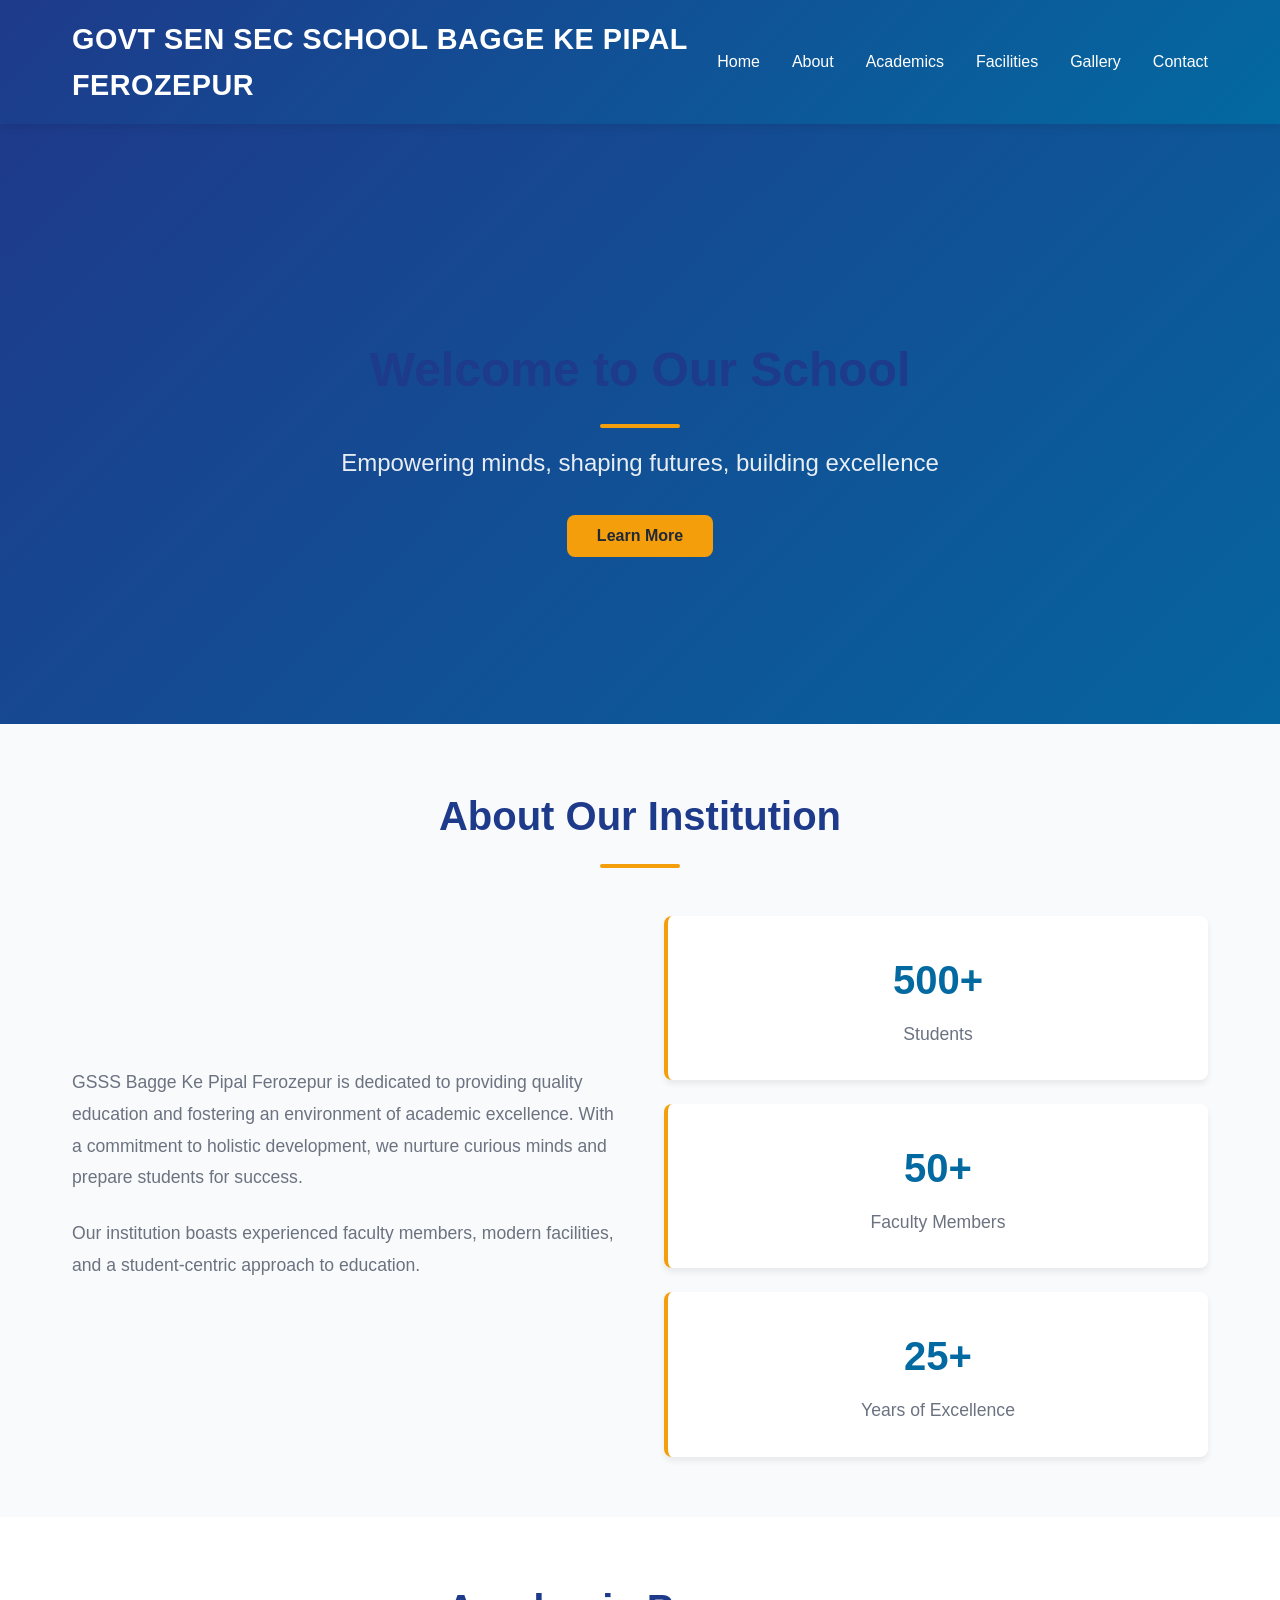
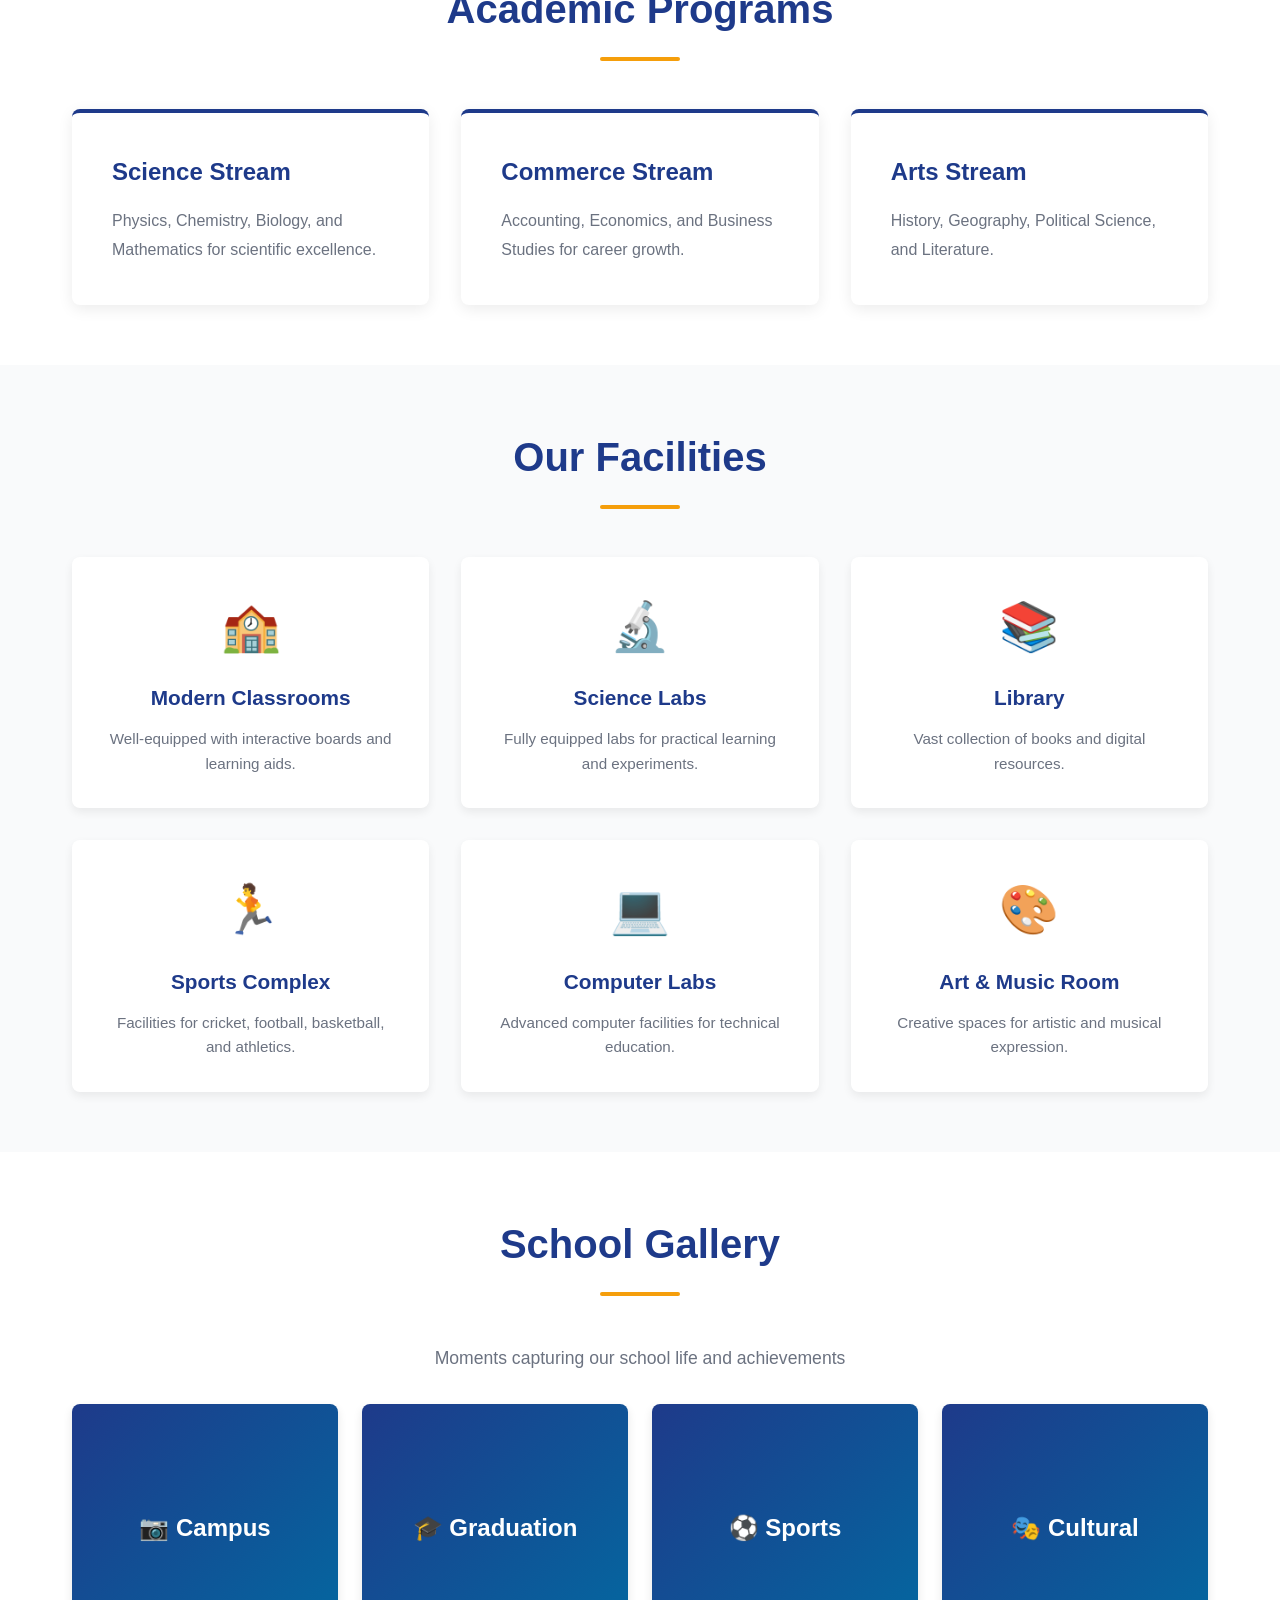
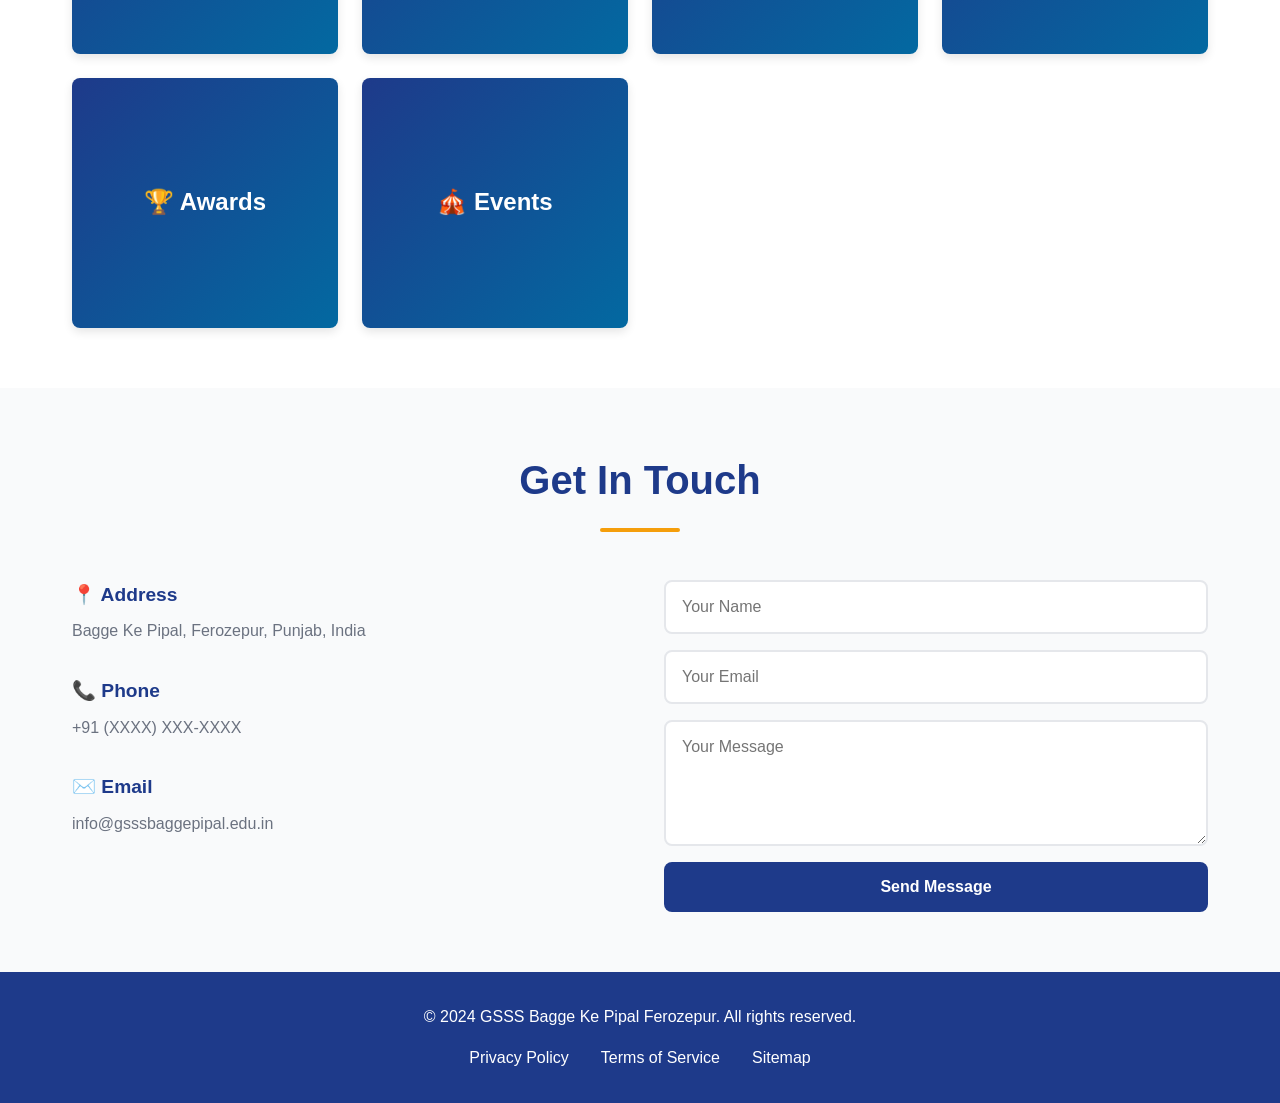
==== commit 7c83d464: "Remove subtitle from header in index.html Remove subtitle paragraph from header" ====
--- a/index.html
+++ b/index.html
@@ -13,7 +13,6 @@
         <nav class="navbar">
             <div class="logo">
                 <h1> GOVT SEN SEC SCHOOL BAGGE KE PIPAL FEROZEPUR</h1>
-                <p class="subtitle">Ferozepur</p>
             </div>
             
             <!-- Mobile Menu Toggle Button -->
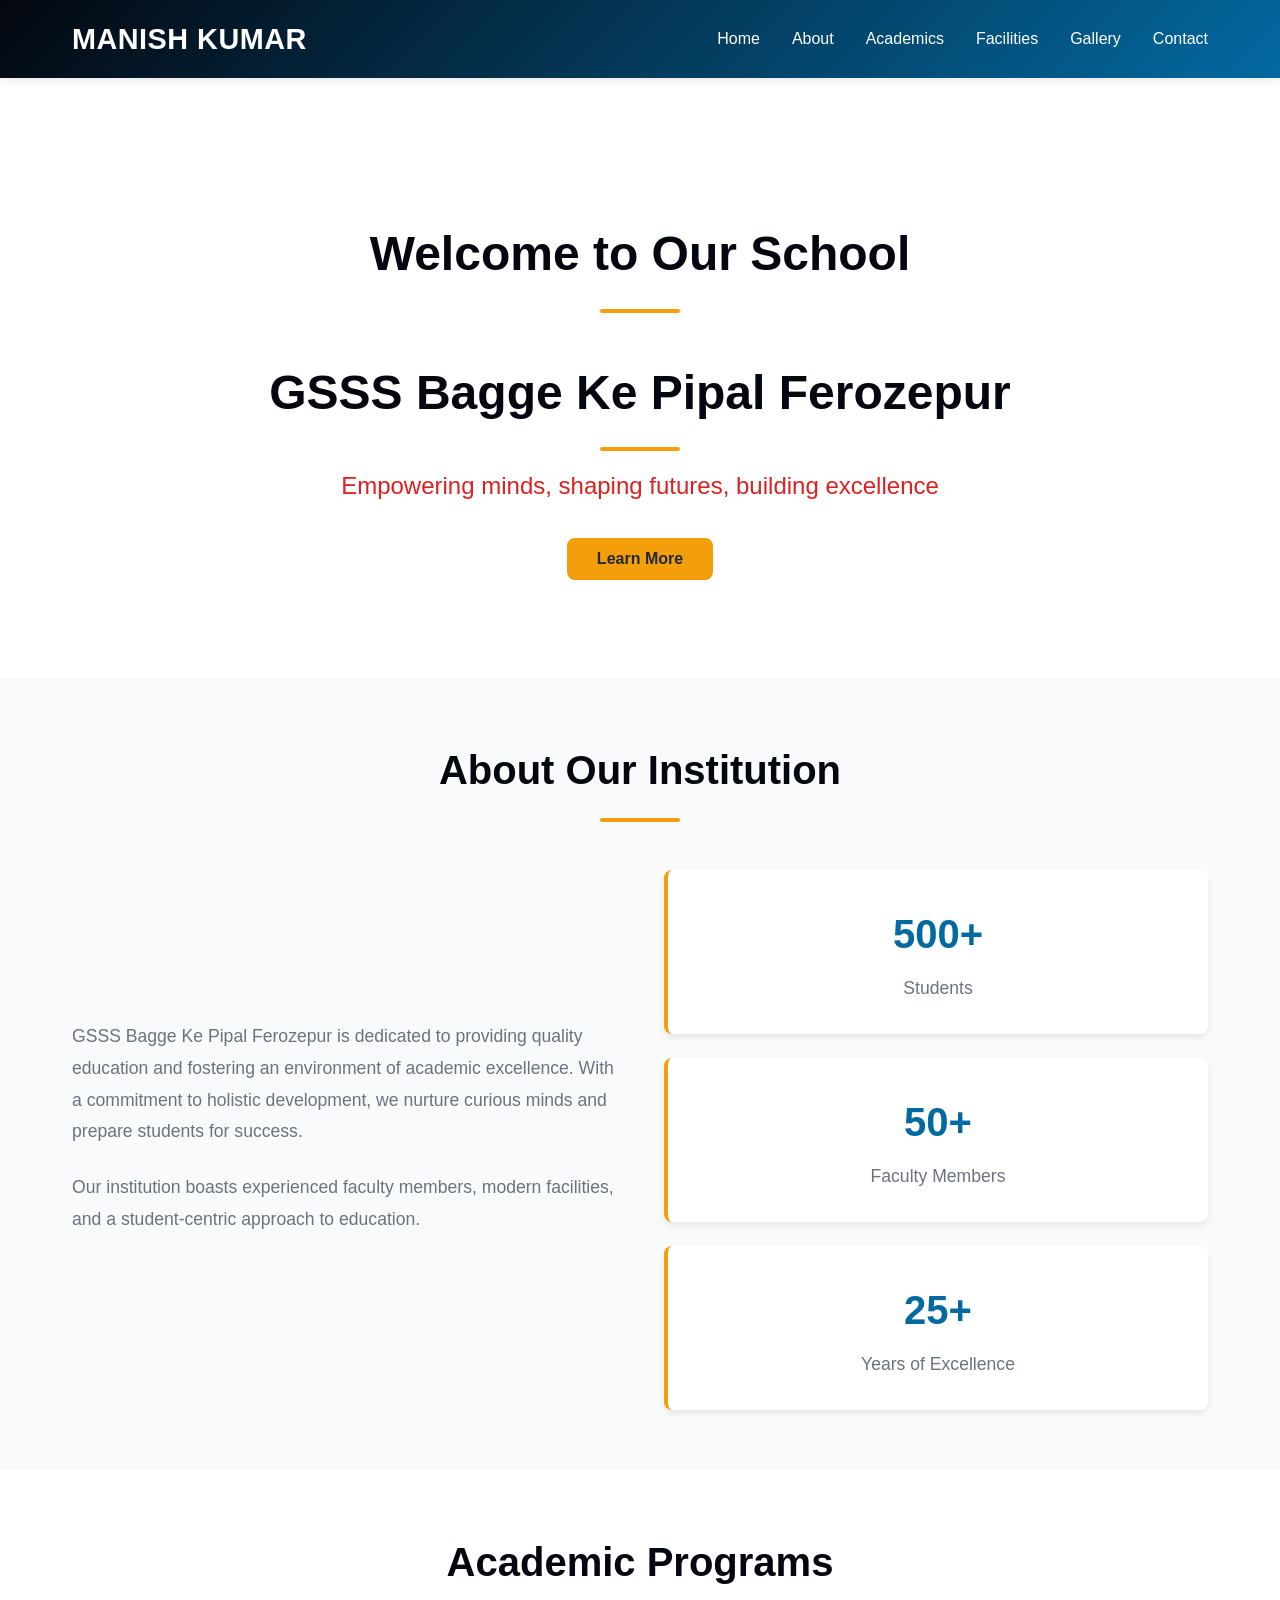
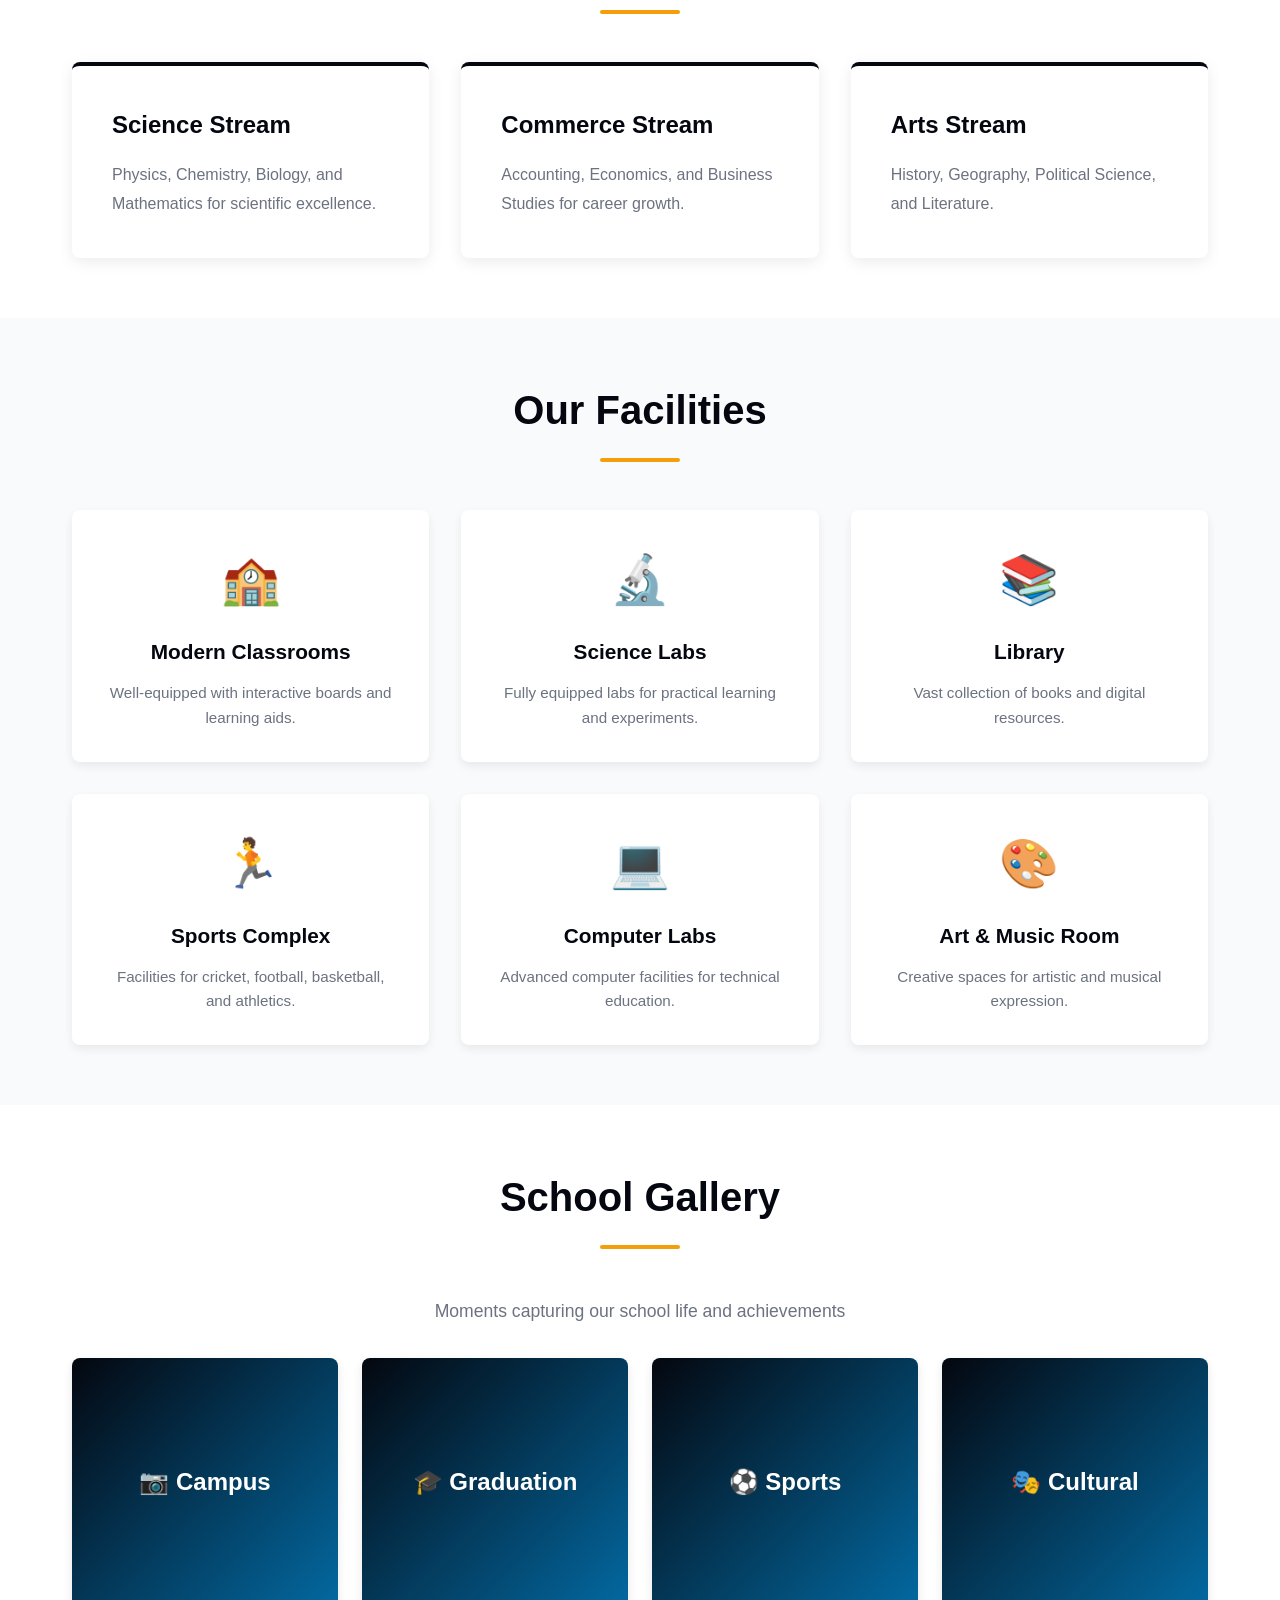
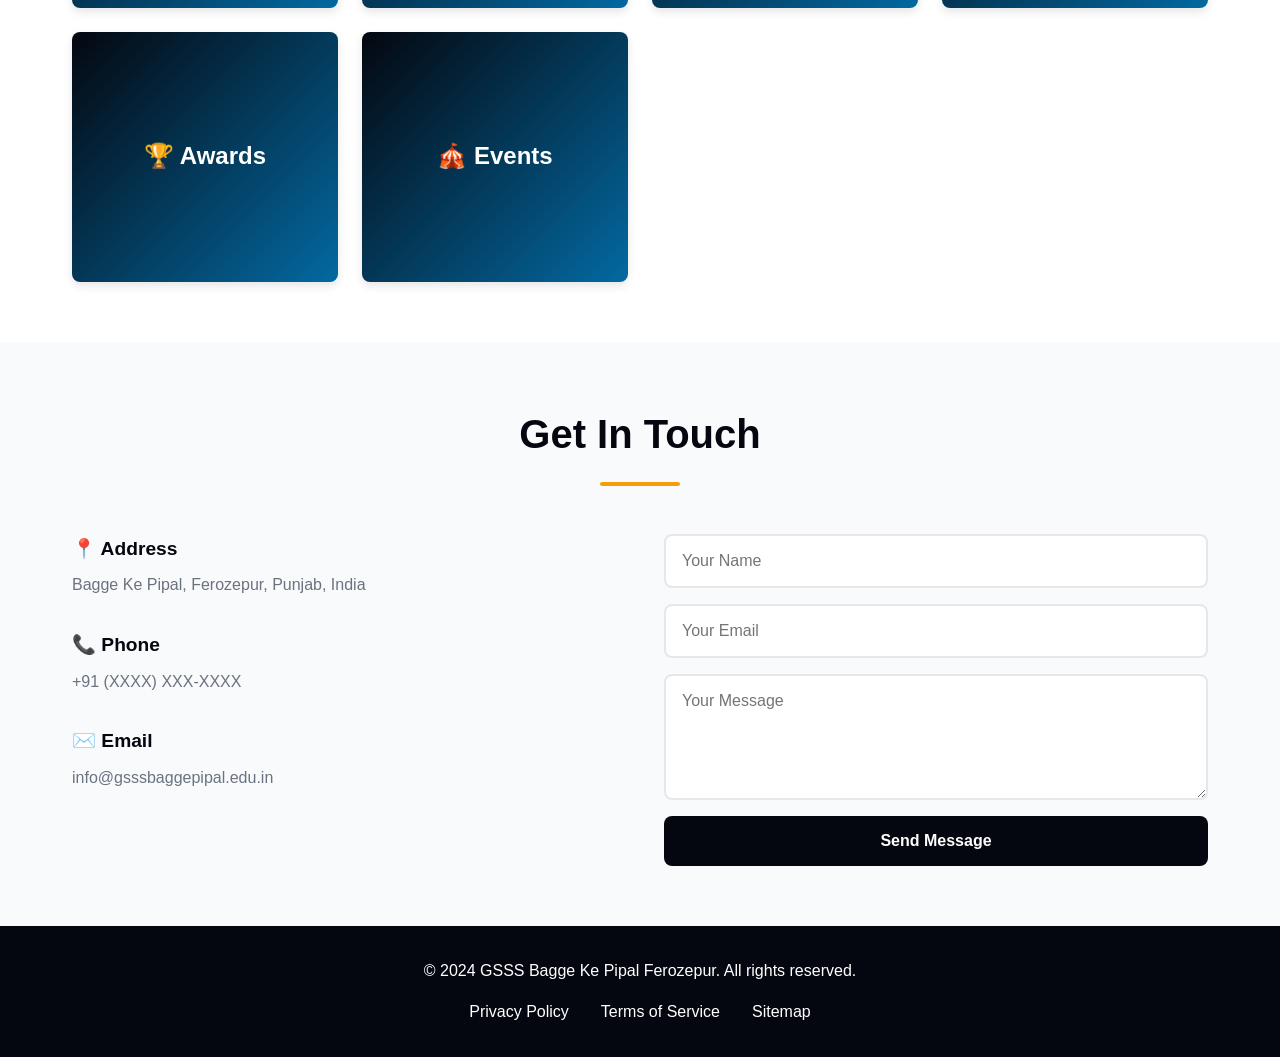
==== commit 3510d7d9: "COMMIT CHANGES" ====
--- a/index.html
+++ b/index.html
@@ -4,15 +4,15 @@
     <meta charset="UTF-8">
     <meta name="viewport" content="width=device-width, initial-scale=1.0">
     <meta name="description" content="GSSS Bagge Ke Pipal Ferozepur - A premier educational institution dedicated to excellence.">
-    <title>GSSS Bagge Ke Pipal Ferozepur</title>
+    <title>manish kumar</title>
     <link rel="stylesheet" href="css/style.css">
 </head>
-<body bgcolor="red">
+<body>
     <!-- Navigation Header -->
     <header class="header">
         <nav class="navbar">
             <div class="logo">
-                <h1> GOVT SEN SEC SCHOOL BAGGE KE PIPAL FEROZEPUR</h1>
+                <h1> MANISH KUMAR</h1>
             </div>
             
             <!-- Mobile Menu Toggle Button -->
@@ -37,7 +37,8 @@
     <!-- Hero Section -->
     <section id="home" class="hero">
         <div class="hero-content">
-            <h2>Welcome to Our School</h2>
+            <h2>Welcome to Our School</h2><br>
+            <h2>GSSS Bagge Ke Pipal Ferozepur</h2>
             <p>Empowering minds, shaping futures, building excellence</p>
             <button class="cta-button">Learn More</button>
         </div>
--- a/css/style.css
+++ b/css/style.css
@@ -2,7 +2,7 @@
    Global Styles & Variables
    =========================== */
 :root {
-    --primary-color: #1e3a8a;
+    --primary-color: #04070f;
     --secondary-color: #0369a1;
     --accent-color: #f59e0b;
     --text-dark: #1f2937;
@@ -132,11 +132,8 @@
    Hero Section
    =========================== */
 .hero {
-    background: linear-gradient(135deg, rgba(30, 58, 138, 0.9) 0%, rgba(3, 105, 161, 0.9) 100%),
-                url('data:image/svg+xml,<svg xmlns="http://www.w3.org/2000/svg" viewBox="0 0 1200 600"><rect fill="%231e3a8a" width="1200" height="600"/></svg>');
-    background-size: cover;
     background-position: center;
-    color: white;
+    color: rgb(216, 11, 11);
     padding: 120px 2rem 80px;
     text-align: center;
     min-height: 600px;
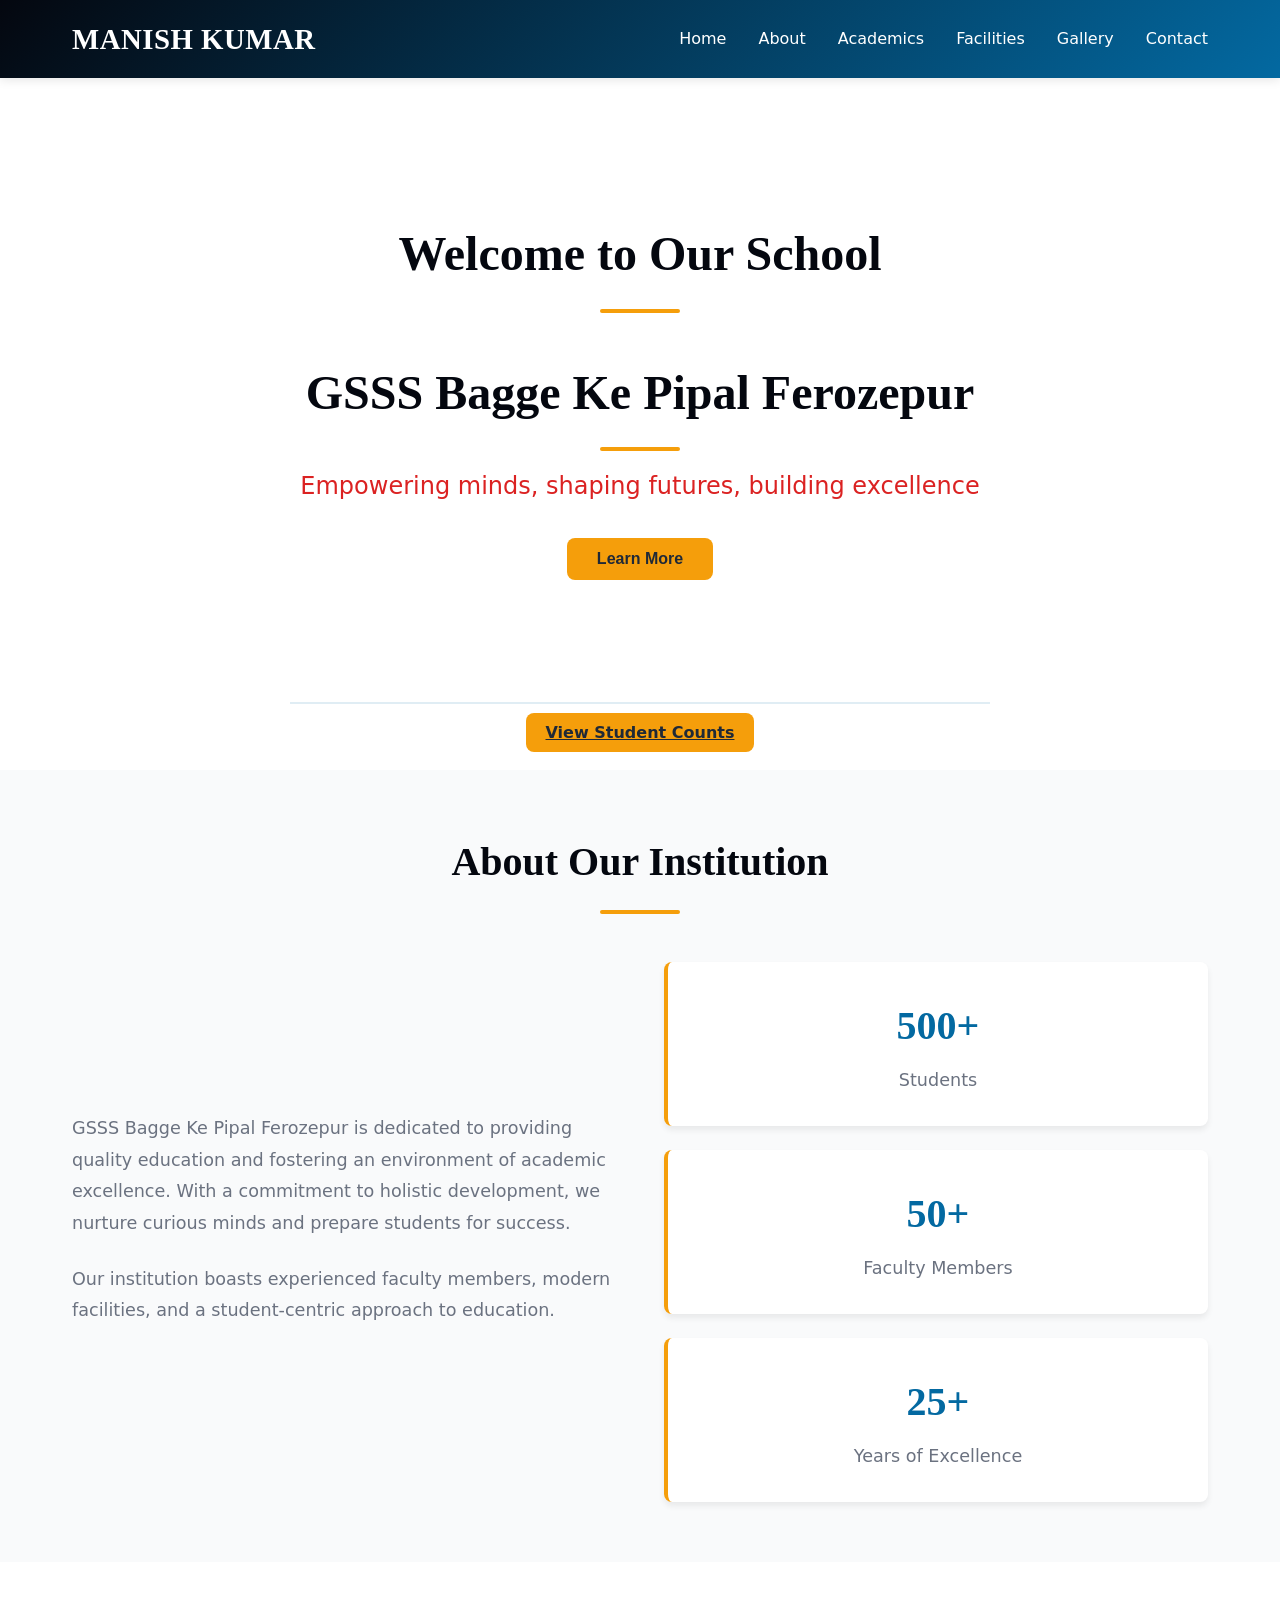
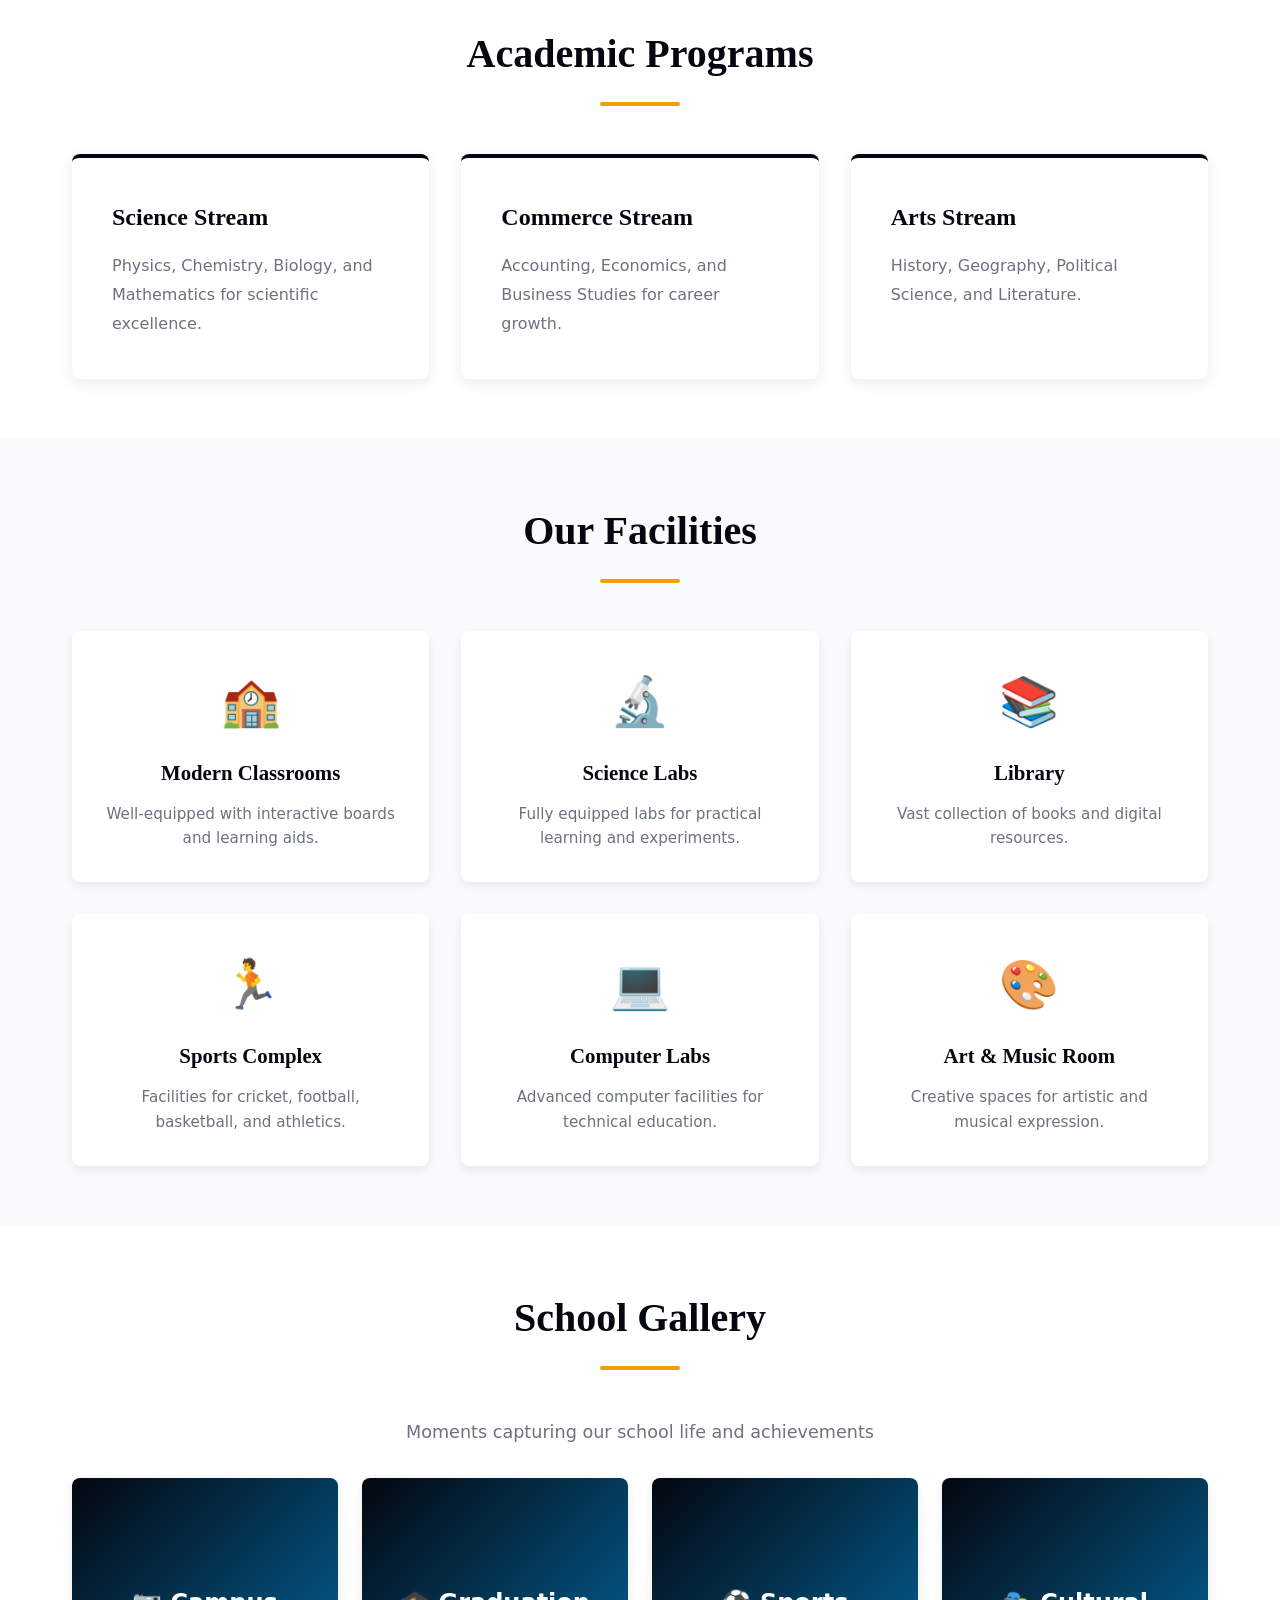
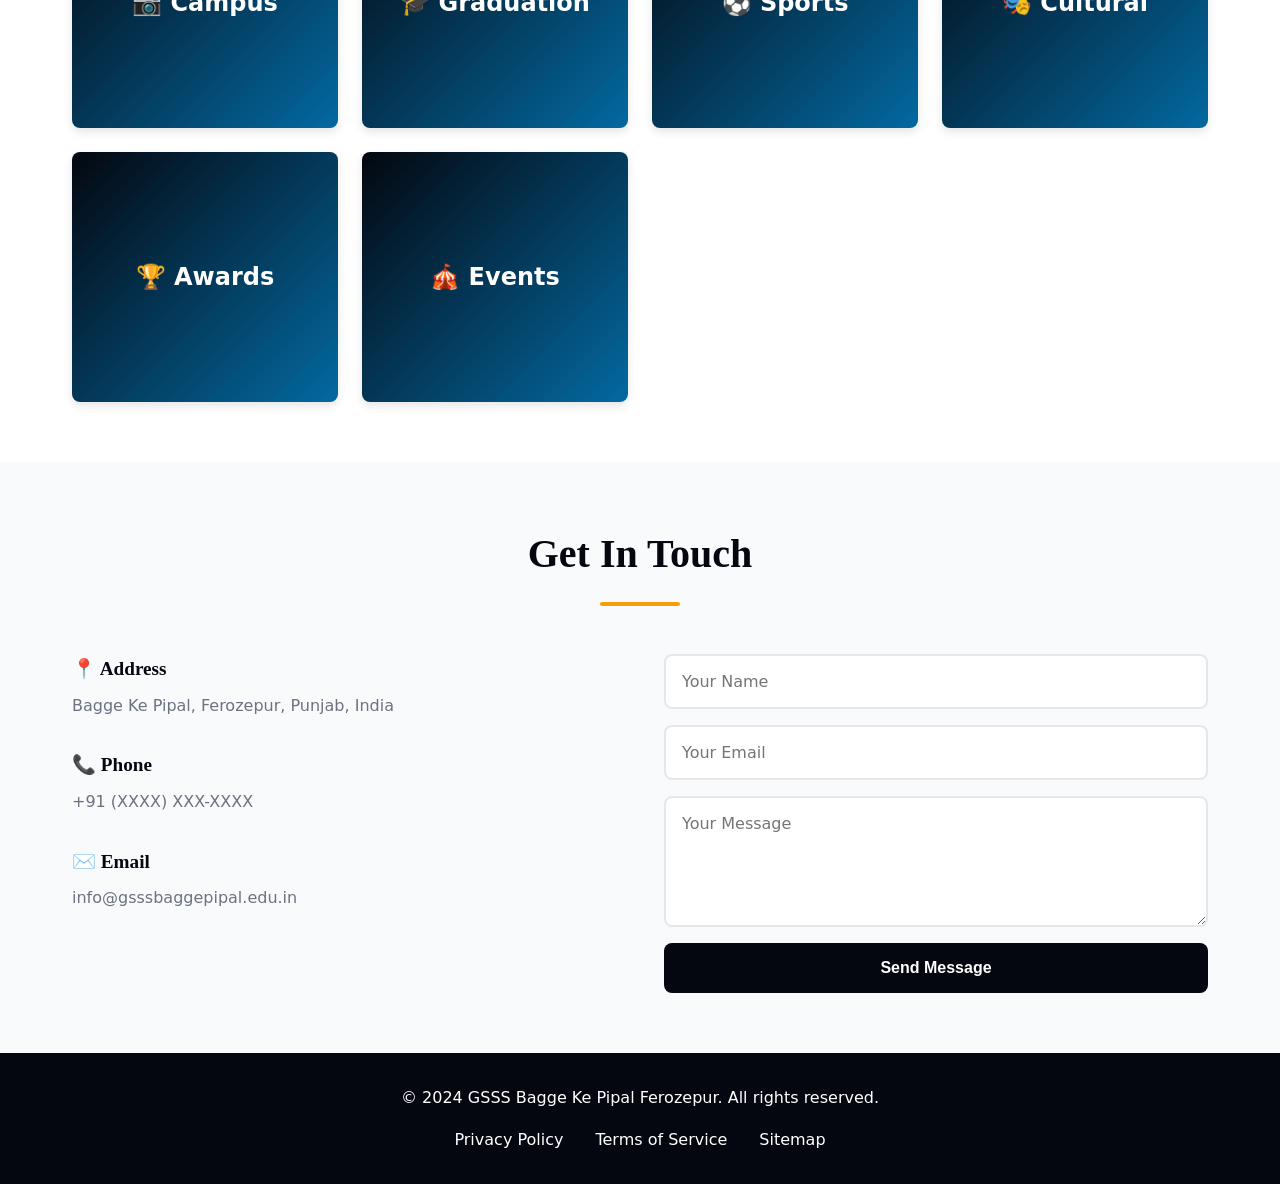
==== commit db91e91a: "Commit current website updates" ====
--- a/index.html
+++ b/index.html
@@ -44,6 +44,12 @@
         </div>
     </section>
 
+    <!-- Student Table Callout -->
+    <div style="text-align:center;margin:1.5rem 0;">
+        <hr style="max-width:700px;border:none;border-top:2px solid rgba(3,105,161,0.12);margin:0.75rem auto 1rem;">
+        <a href="html/student.html" class="cta-button" style="padding:10px 20px;">View Student Counts</a>
+    </div>
+
     <!-- About Section -->
     <section id="about" class="about">
         <div class="container">
@@ -54,14 +60,14 @@
                     <p>Our institution boasts experienced faculty members, modern facilities, and a student-centric approach to education.</p>
                 </div>
                 <div class="about-stats">
-                    <div class="stat-box">
+                    <a href="html/student.html" class="stat-box" aria-label="View student counts">
                         <h3>500+</h3>
                         <p>Students</p>
-                    </div>
-                    <div class="stat-box">
+                    </a>
+                    <a href="html/staff.html" class="stat-box" aria-label="View faculty members">
                         <h3>50+</h3>
                         <p>Faculty Members</p>
-                    </div>
+                    </a>
                     <div class="stat-box">
                         <h3>25+</h3>
                         <p>Years of Excellence</p>
@@ -84,10 +90,10 @@
                     <h3>Commerce Stream</h3>
                     <p>Accounting, Economics, and Business Studies for career growth.</p>
                 </div>
-                <div class="program-card">
+                <a href="html/Academic Programs/Arts Stream.html" class="program-card" style="text-decoration:none; color: inherit;">
                     <h3>Arts Stream</h3>
                     <p>History, Geography, Political Science, and Literature.</p>
-                </div>
+                </a>
             </div>
         </div>
     </section>
--- a/css/style.css
+++ b/css/style.css
@@ -24,10 +24,134 @@
 }
 
 body {
-    font-family: 'Segoe UI', Tahoma, Geneva, Verdana, sans-serif;
+    font-family: 'Poppins', system-ui, -apple-system, 'Segoe UI', Roboto, "Helvetica Neue", Arial, "Noto Sans", "Segoe UI Emoji", "Noto Color Emoji", sans-serif;
     line-height: 1.6;
     color: var(--text-dark);
     background-color: var(--background-white);
+}
+
+h1, h2, h3 {
+    font-family: 'Playfair Display', Georgia, 'Times New Roman', serif;
+}
+
+/* Student table styles */
+.table-container {
+    max-width: 980px;
+    margin: 2rem auto 4rem;
+    padding: 1.25rem;
+    background: linear-gradient(180deg, rgba(255,255,255,0.9), rgba(249,250,251,0.95));
+    border-radius: 12px;
+    box-shadow: 0 10px 30px rgba(2,6,23,0.06);
+}
+
+.student-table {
+    width: 100%;
+    border-collapse: collapse;
+    font-family: inherit;
+    text-align: left;
+}
+
+.student-table caption {
+    caption-side: top;
+    font-size: 1.25rem;
+    font-weight: 600;
+    margin-bottom: 0.75rem;
+    color: var(--primary-color);
+}
+
+.student-table thead th {
+    background: var(--primary-color);
+    color: white;
+    padding: 12px 14px;
+    font-weight: 600;
+}
+
+.student-table tbody td, .student-table tfoot td {
+    padding: 12px 14px;
+    border-bottom: 1px solid rgba(0,0,0,0.05);
+}
+
+.student-table tbody tr:nth-child(even) {
+    background: rgba(3,105,161,0.03);
+}
+
+.student-table tbody tr:hover {
+    background: rgba(3,105,161,0.06);
+}
+
+.total-row td {
+    font-weight: 700;
+    background: linear-gradient(90deg, rgba(240,243,255,0.9), rgba(252,249,240,0.9));
+}
+
+/* Make table horizontally scrollable on small screens */
+.table-container {
+    overflow-x: auto;
+}
+
+/* Arts Stream page styles */
+.page-header {
+    background: linear-gradient(135deg, rgba(3, 105, 161, 0.95), rgba(2, 56, 118, 0.9));
+    color: white;
+    border-radius: 24px;
+    margin: 1.5rem auto 0;
+    max-width: 1200px;
+    position: relative;
+}
+
+.page-header h1 {
+    font-size: clamp(2rem, 3vw, 3rem);
+    margin: 0;
+}
+
+.page-header p {
+    color: rgba(255,255,255,0.88);
+    margin-top: 1rem;
+}
+
+.content-section,
+.card-section {
+    background: white;
+    border-radius: 20px;
+    padding: 2rem;
+    margin-bottom: 1.5rem;
+    box-shadow: 0 15px 35px rgba(15, 23, 42, 0.06);
+}
+
+.content-section h2,
+.card-section h3 {
+    color: var(--primary-color);
+    margin-bottom: 1rem;
+}
+
+.feature-list {
+    list-style: none;
+    padding-left: 0;
+    display: grid;
+    gap: 0.95rem;
+}
+
+.feature-list li {
+    padding: 1rem 1.2rem;
+    background: rgba(3, 105, 161, 0.05);
+    border-radius: 14px;
+    border: 1px solid rgba(3, 105, 161, 0.12);
+    line-height: 1.75;
+}
+
+.attention-section {
+    background: linear-gradient(135deg, rgba(240, 249, 255, 0.96), rgba(255, 250, 241, 0.96));
+    border: 1px solid rgba(245, 158, 11, 0.18);
+}
+
+@media (max-width: 768px) {
+    .page-header {
+        padding: 1.5rem 1rem;
+    }
+    .content-section,
+    .card-section {
+        padding: 1.5rem;
+    }
 }
 
 /* ===========================
@@ -262,6 +386,14 @@
     box-shadow: 0 4px 6px rgba(0, 0, 0, 0.07);
     transition: var(--transition);
     border-left: 4px solid var(--accent-color);
+}
+
+/* Ensure stat-box links look like cards */
+a.stat-box {
+    display: block;
+    text-decoration: none;
+    color: inherit;
+    cursor: pointer;
 }
 
 .stat-box:hover {
@@ -515,6 +647,83 @@
 /* ===========================
    Responsive Design
    =========================== */
+
+/* ===========================
+   Staff Page Styles
+   =========================== */
+.staff-page .lead {
+    text-align: left;
+    margin-top: 0.25rem;
+    margin-bottom: 1.5rem;
+    color: var(--text-light);
+    max-width: 720px;
+}
+
+.staff-grid {
+    display: grid;
+    grid-template-columns: repeat(auto-fit, minmax(220px, 1fr));
+    gap: 1.5rem;
+    margin: 2rem 0 4rem;
+}
+
+.staff-card {
+    background: white;
+    padding: 1.25rem;
+    border-radius: 12px;
+    text-align: center;
+    box-shadow: 0 6px 18px rgba(15, 23, 42, 0.06);
+    transition: var(--transition);
+    border: 1px solid rgba(0, 0, 0, 0.03);
+}
+
+.staff-card:hover {
+    transform: translateY(-6px);
+    box-shadow: 0 20px 40px rgba(2, 6, 23, 0.08);
+}
+
+.staff-photo {
+    width: 120px;
+    height: 120px;
+    border-radius: 50%;
+    object-fit: cover;
+    margin: 0 auto 0.8rem;
+    border: 4px solid rgba(3, 105, 161, 0.08);
+}
+
+.staff-info h3 {
+    font-size: 1.05rem;
+    margin-bottom: 0.2rem;
+    color: var(--primary-color);
+}
+
+.staff-info p {
+    color: var(--text-light);
+    font-size: 0.95rem;
+    margin: 0;
+}
+
+.index-badge {
+    position: absolute;
+    transform: translate(-50%, -50%);
+}
+
+.staff-card { position: relative; }
+
+.index-badge {
+    top: 12px;
+    right: 12px;
+    position: absolute;
+    background: var(--secondary-color);
+    color: white;
+    width: 34px;
+    height: 34px;
+    display: inline-flex;
+    align-items: center;
+    justify-content: center;
+    border-radius: 50%;
+    font-weight: 700;
+    box-shadow: 0 4px 12px rgba(3, 105, 161, 0.12);
+}
 @media (max-width: 768px) {
     .navbar {
         flex-wrap: wrap;
